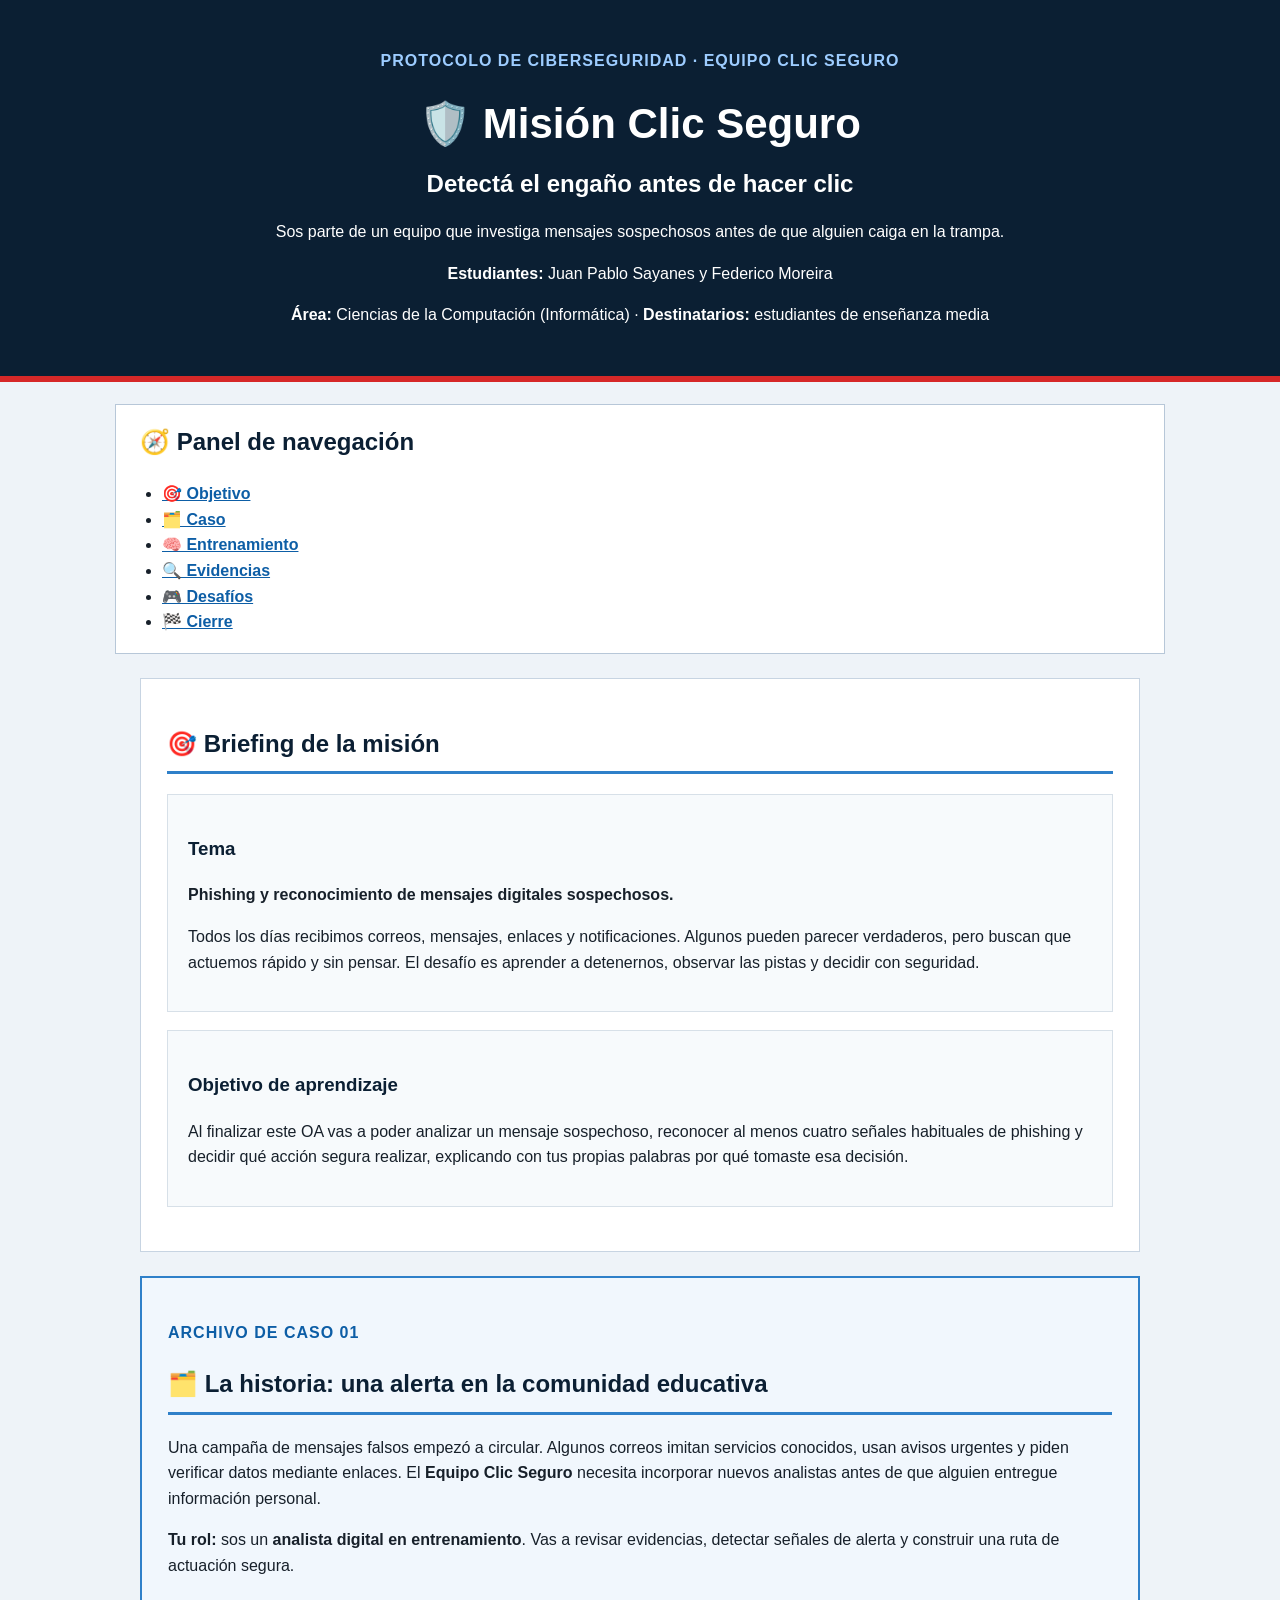
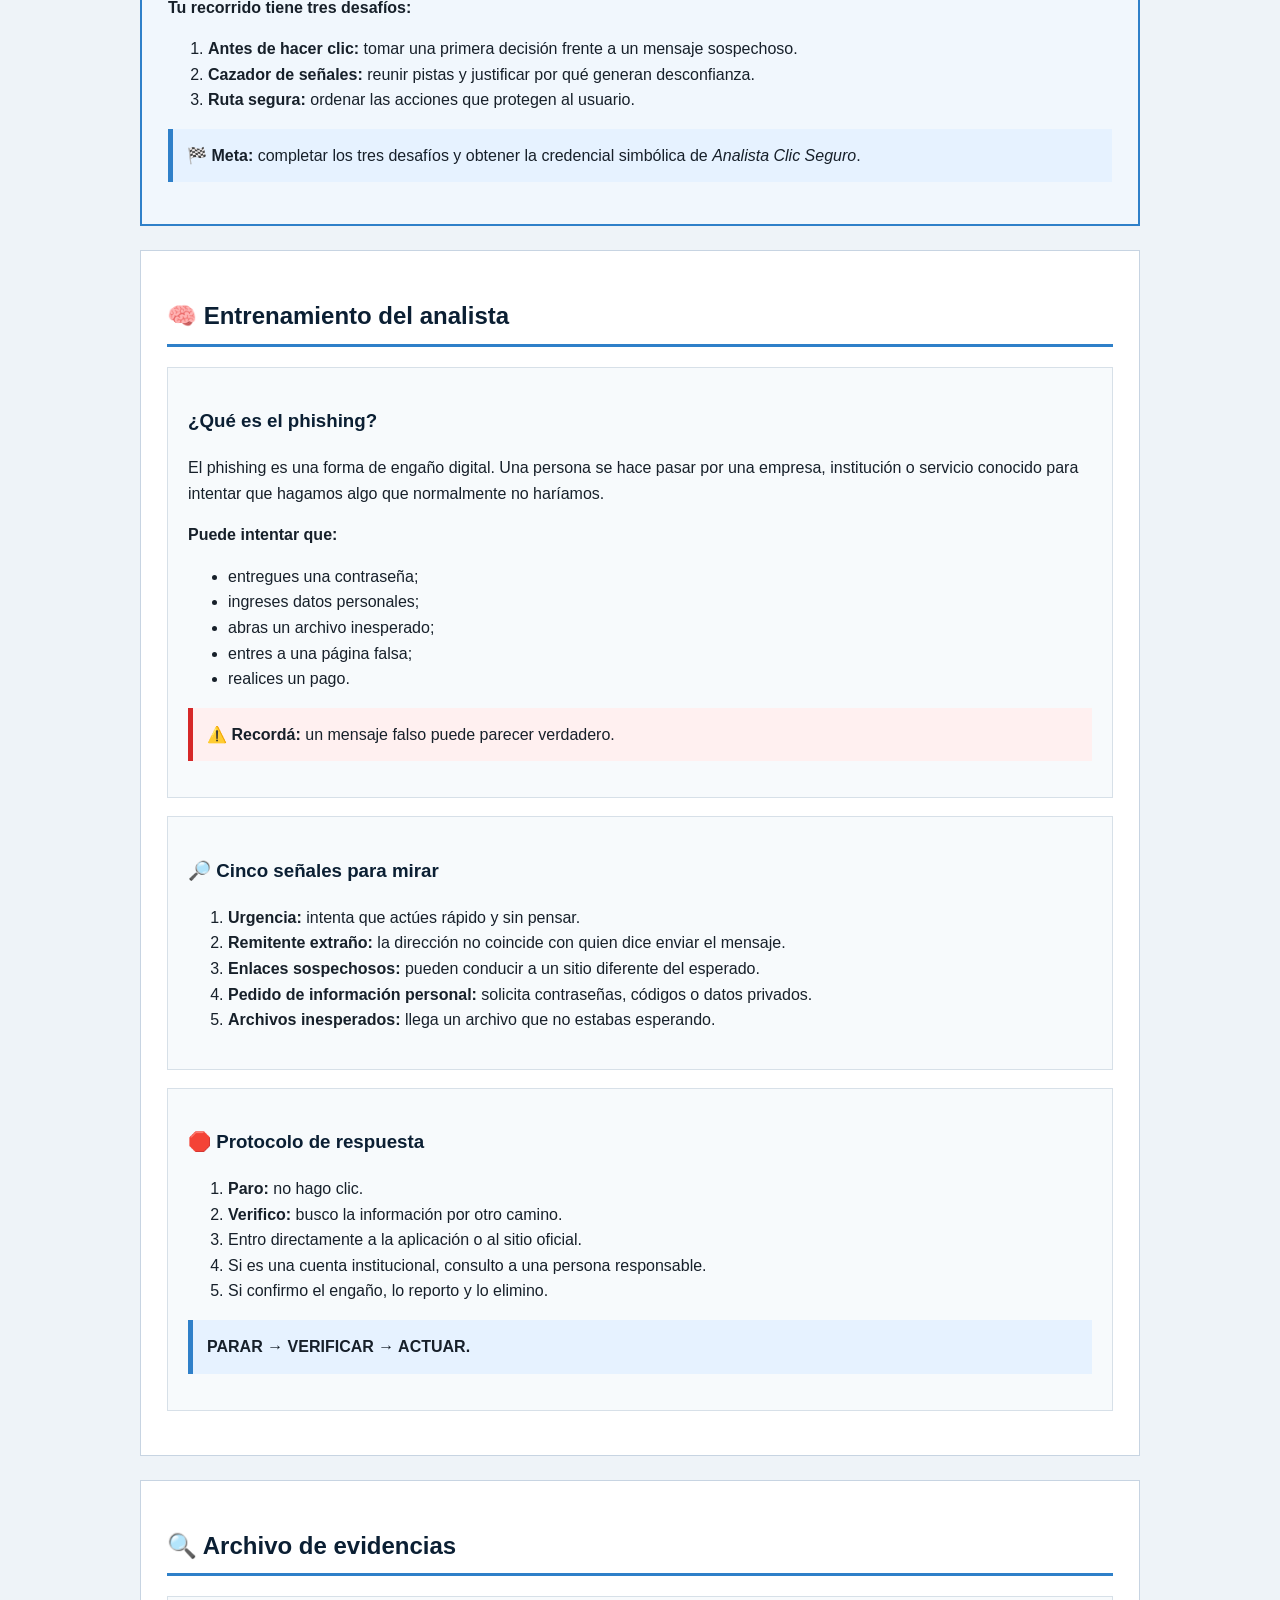
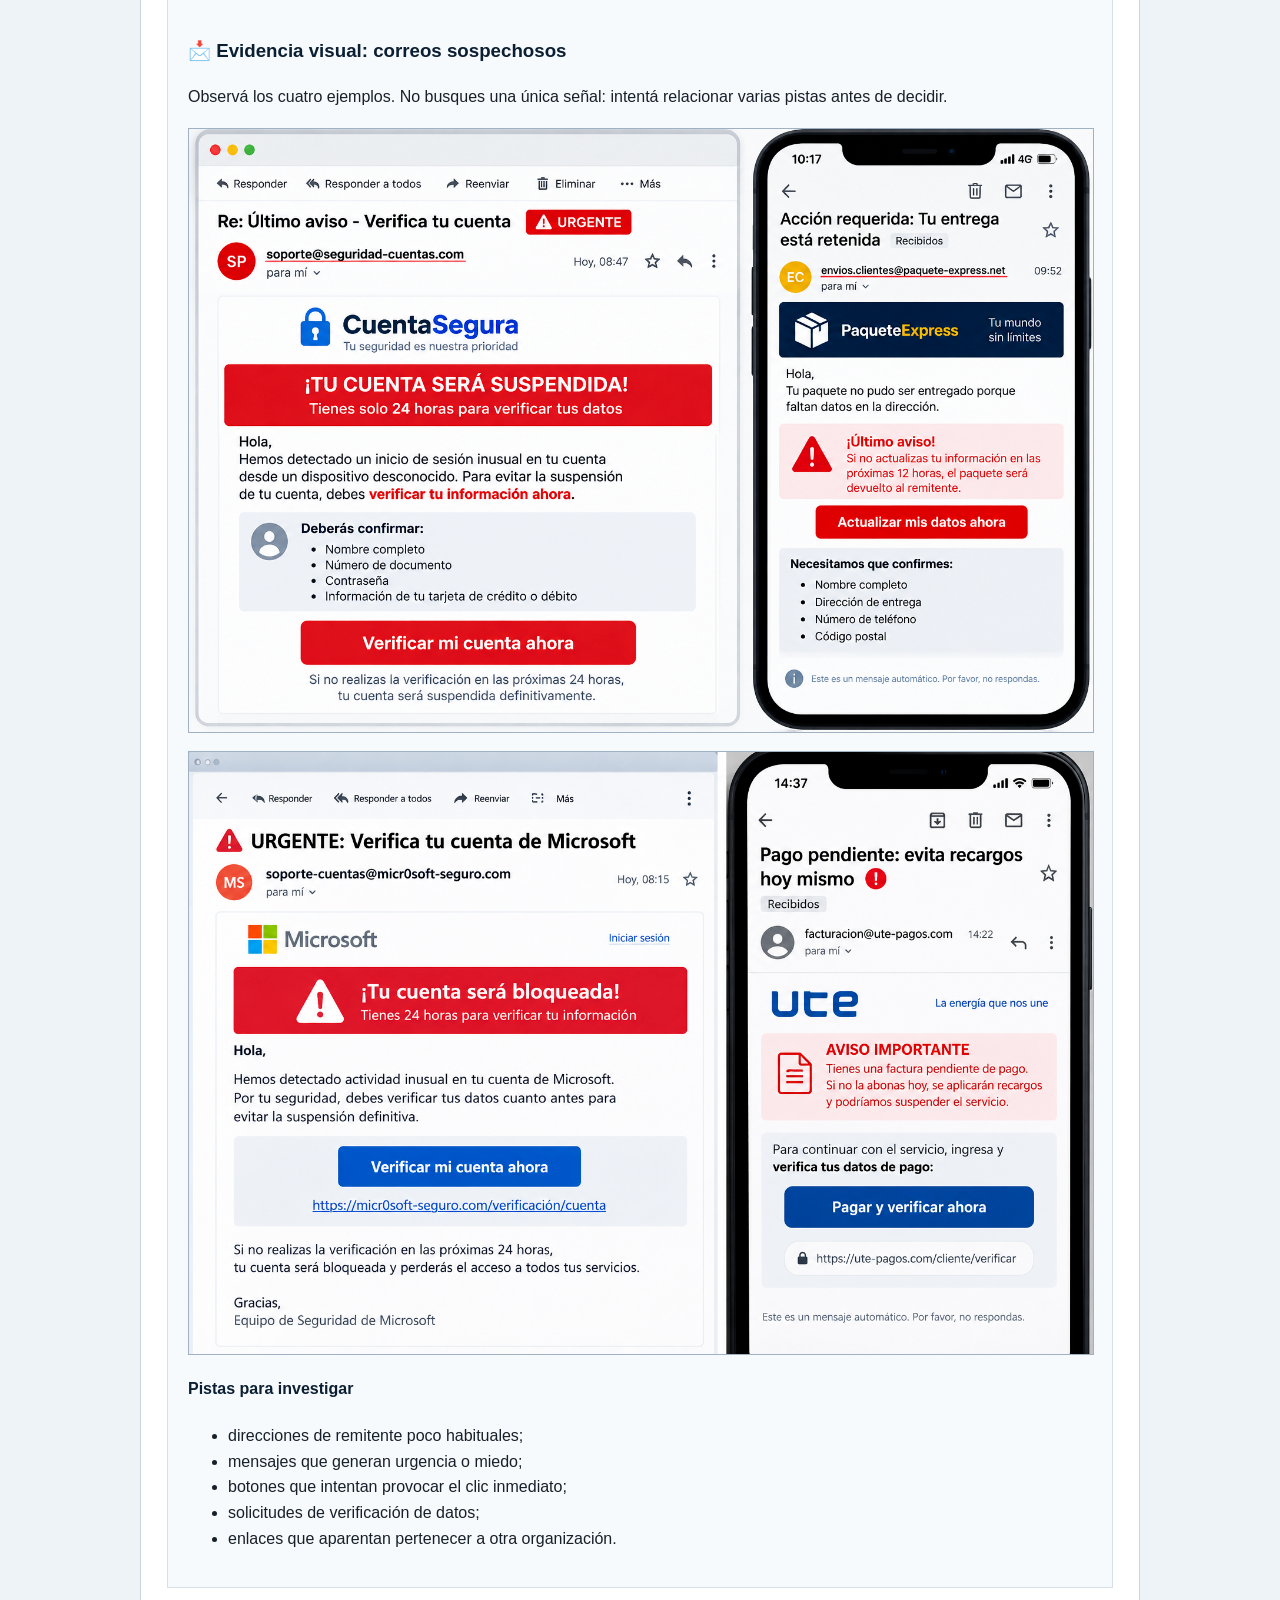
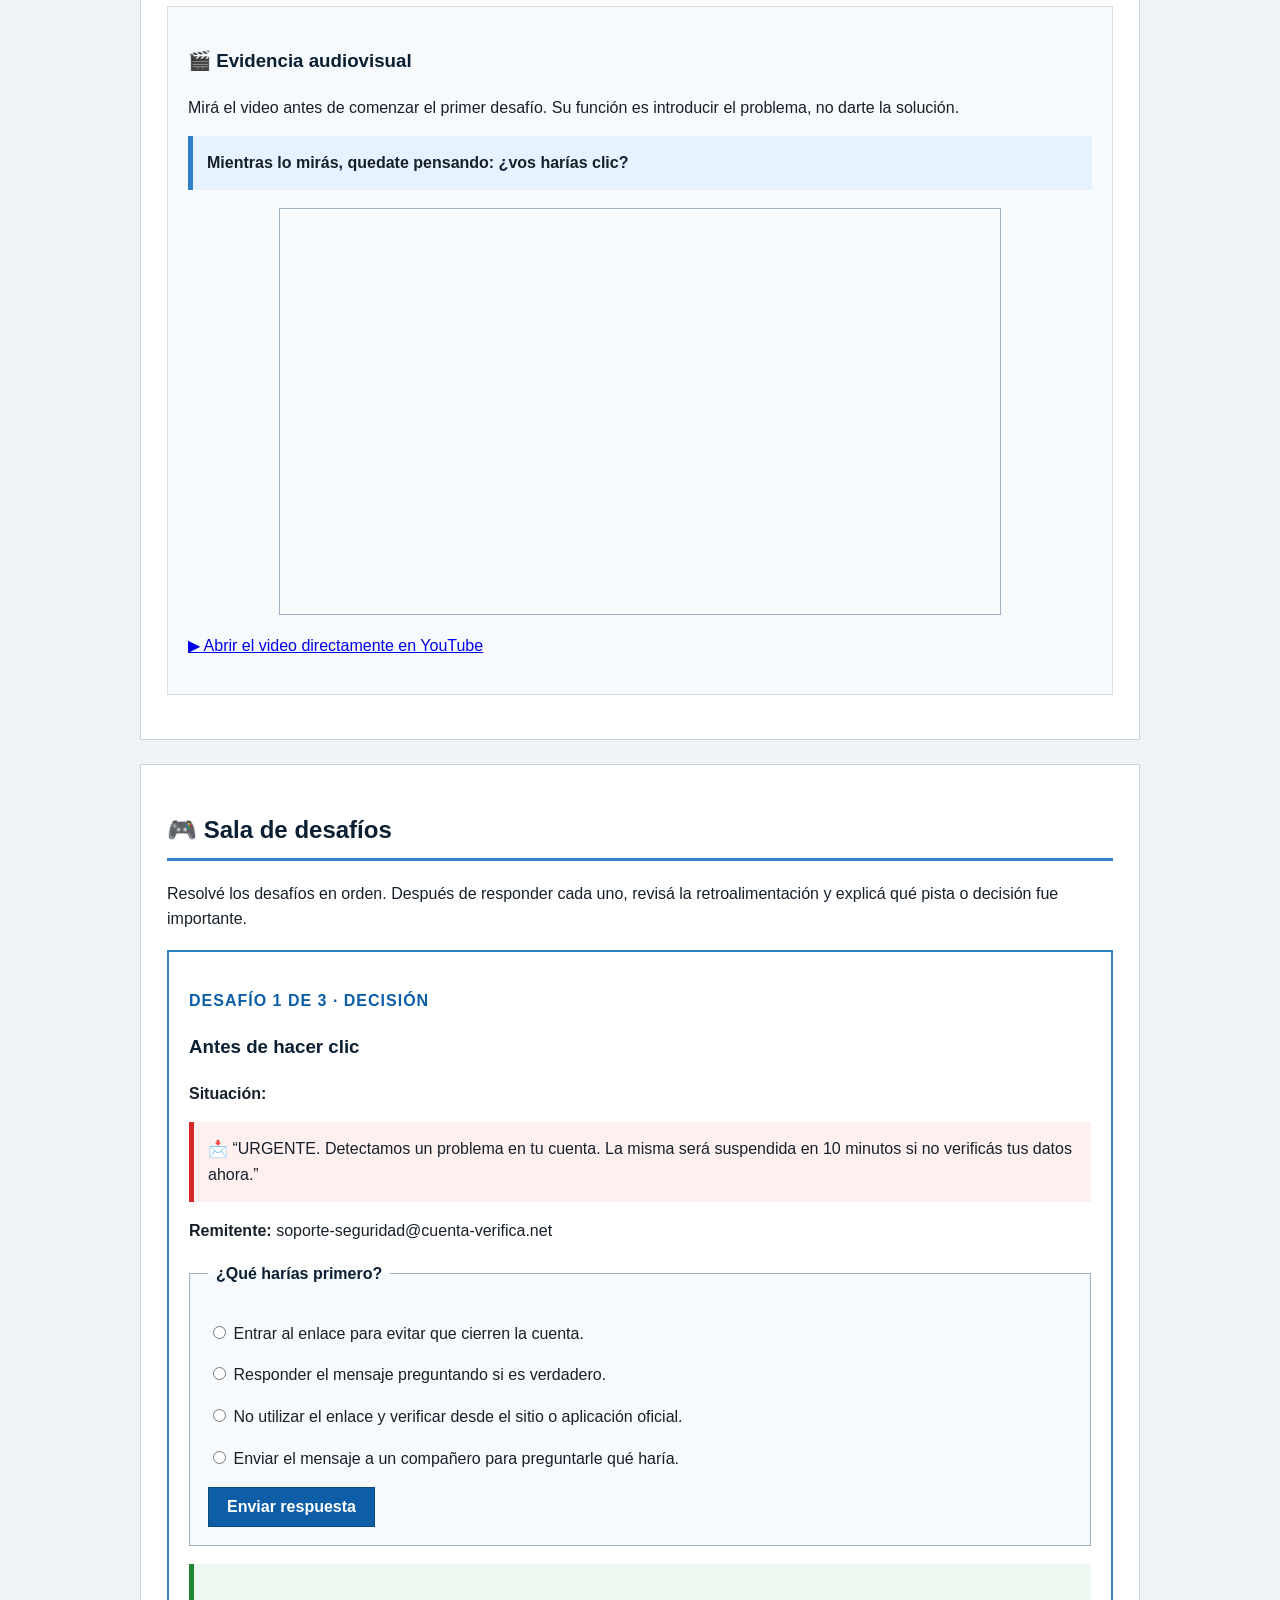
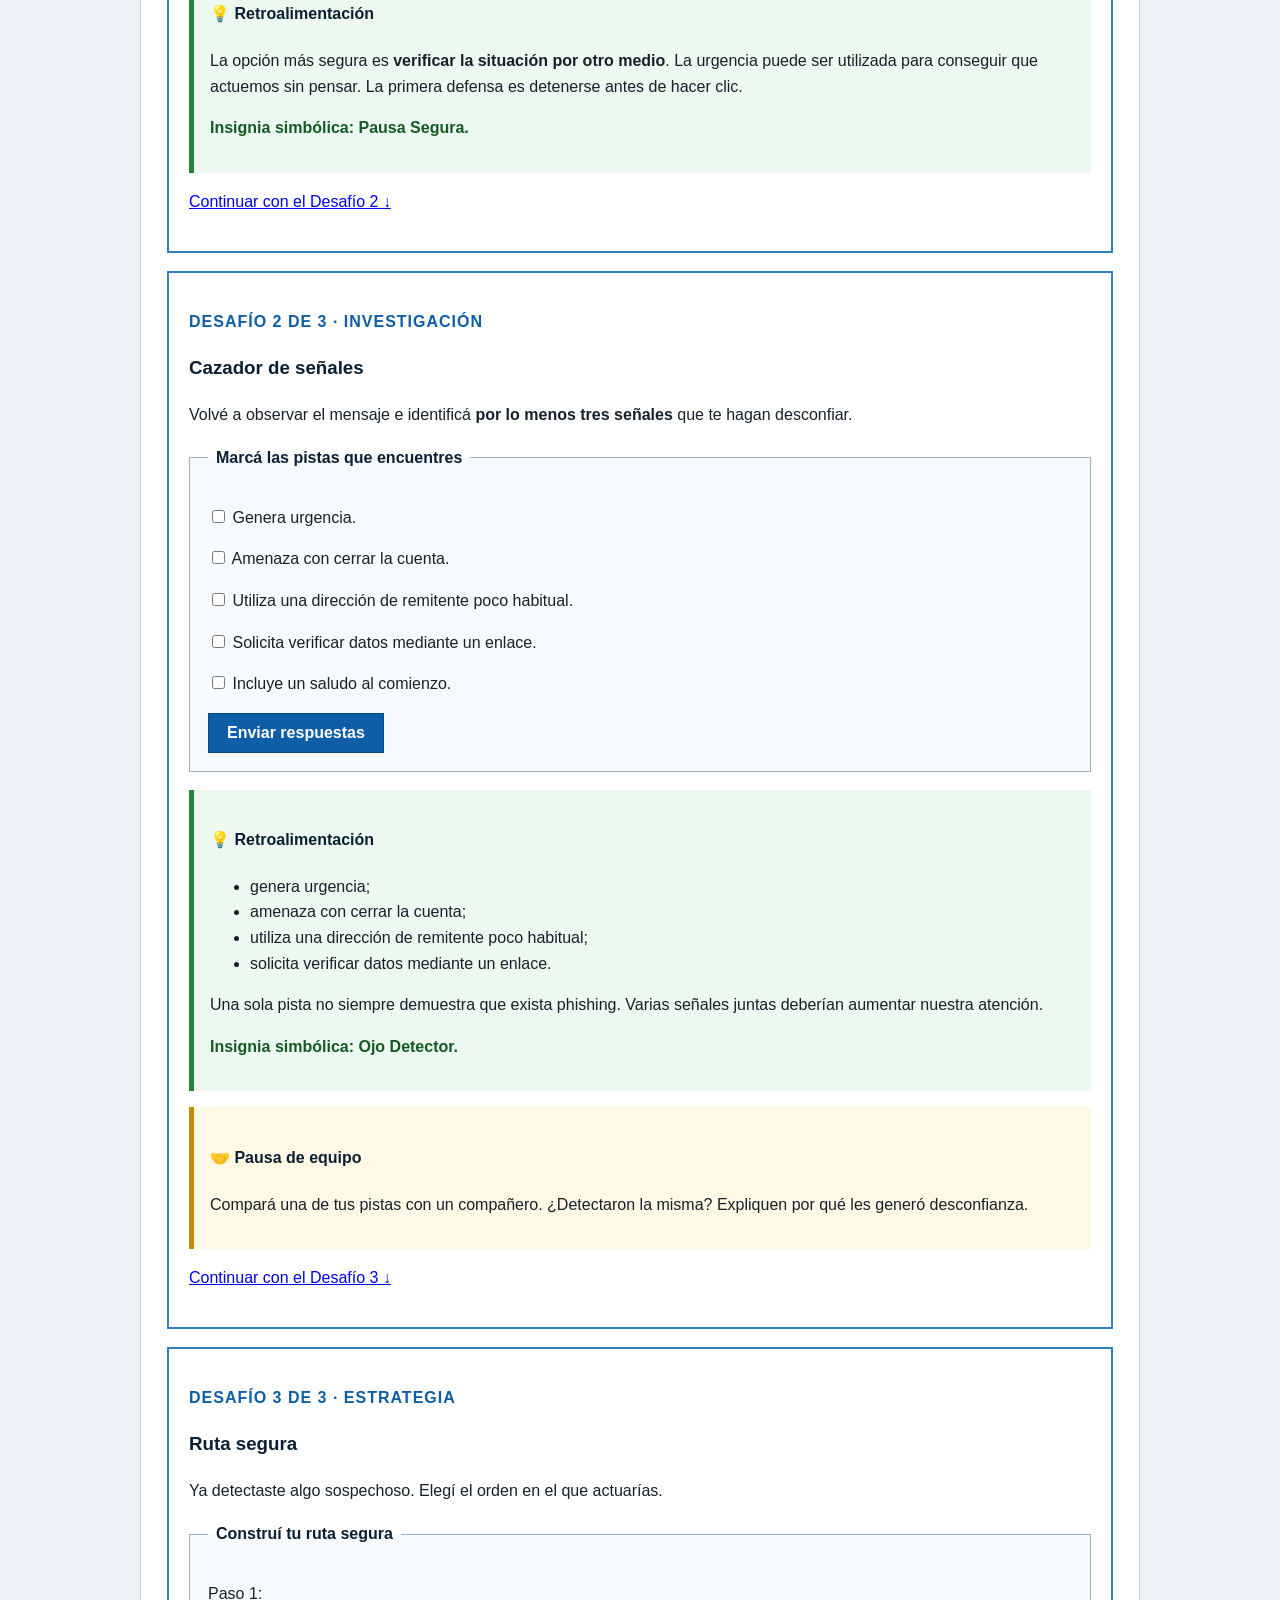
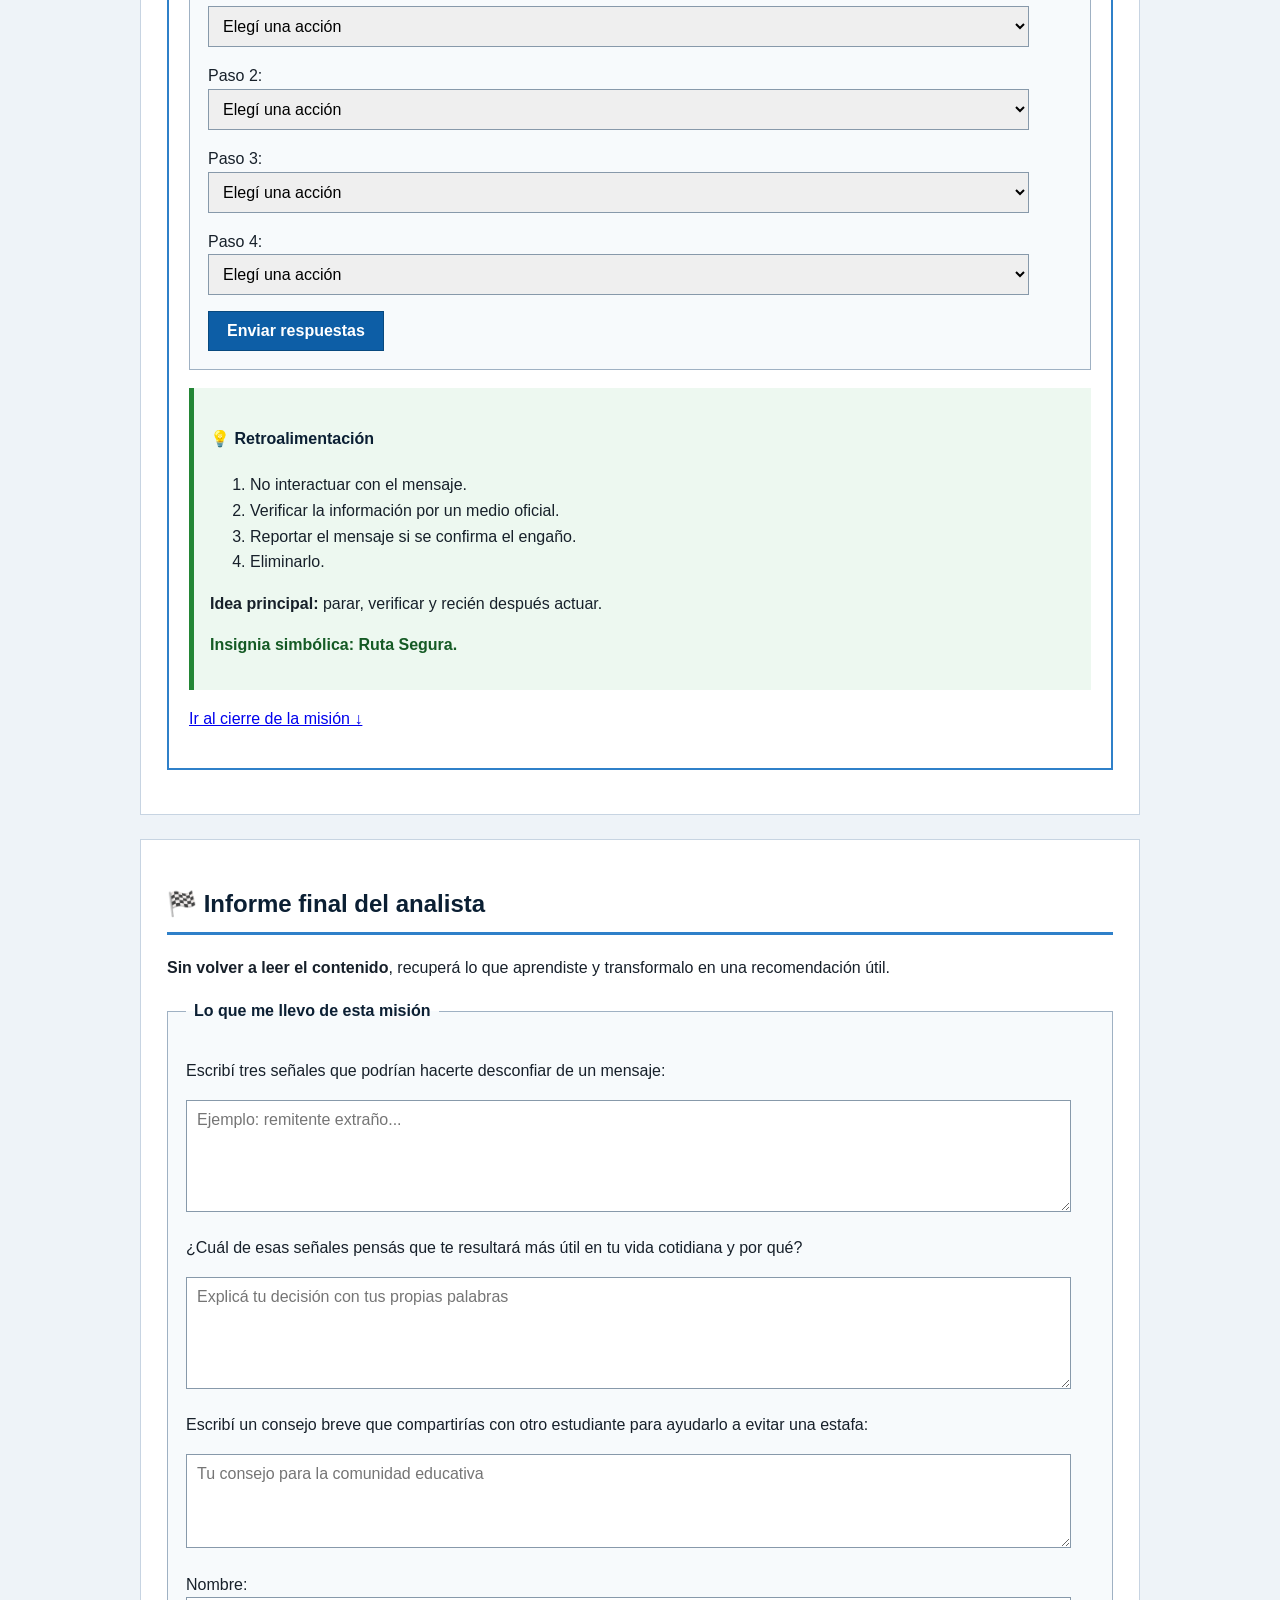
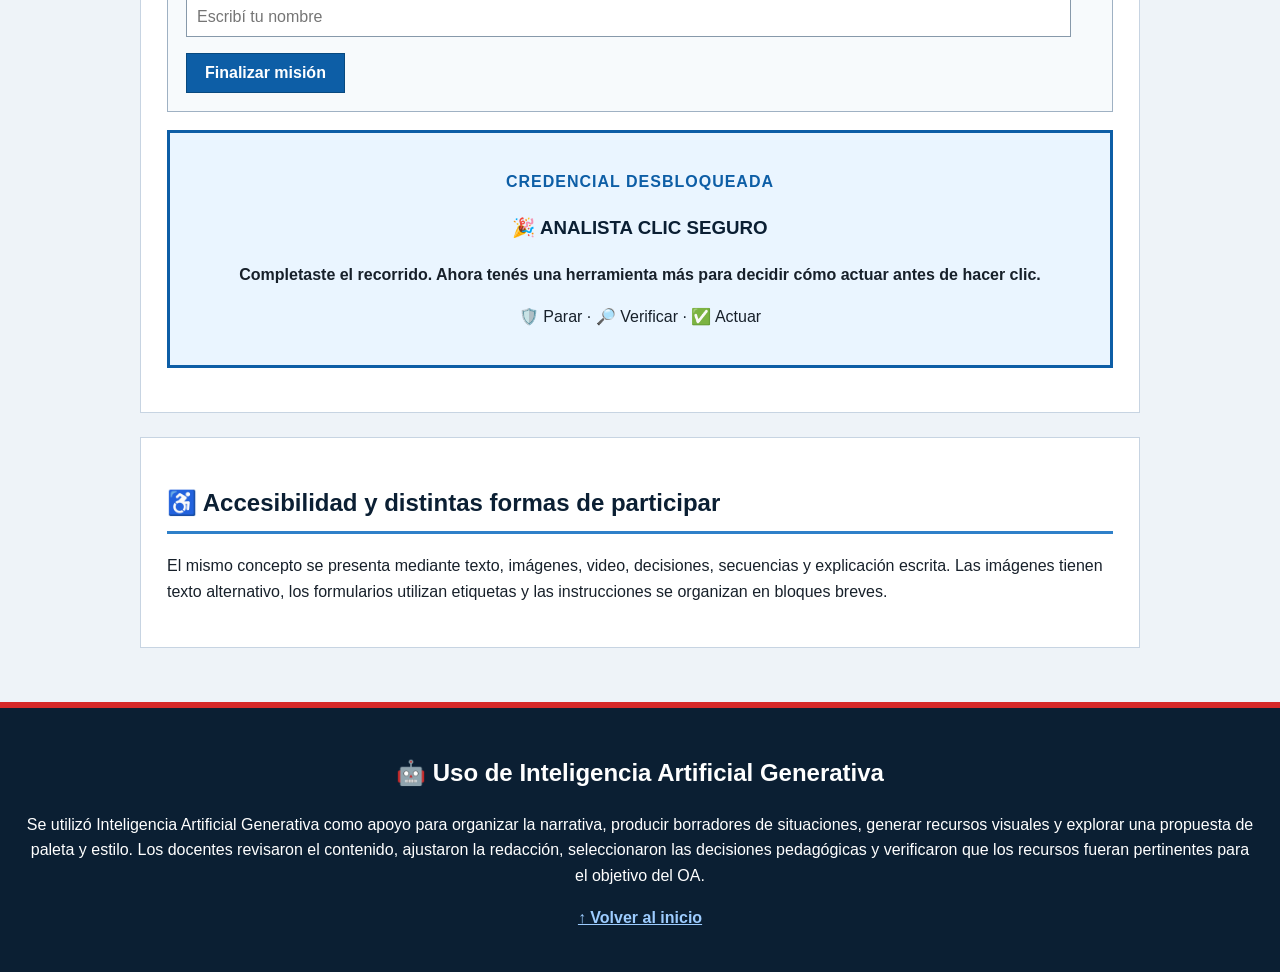
==== index.html @ 3b5e699a "Rename Mision_Clic_Seguro_maquetado2.html to index.html" ====
<!DOCTYPE html>
<html lang="es">
<head>
    <meta charset="UTF-8">
    <meta name="viewport" content="width=device-width, initial-scale=1.0">
    <meta name="description" content="Objeto de Aprendizaje gamificado sobre phishing y reconocimiento de mensajes digitales sospechosos.">
    <title>Misión Clic Seguro</title>
    <link rel="stylesheet" href="styles.css">
</head>
<body>

<header id="inicio">
    <p class="etiqueta-superior">PROTOCOLO DE CIBERSEGURIDAD · EQUIPO CLIC SEGURO</p>
    <h1>🛡️ Misión Clic Seguro</h1>
    <h2>Detectá el engaño antes de hacer clic</h2>
    <p>Sos parte de un equipo que investiga mensajes sospechosos antes de que alguien caiga en la trampa.</p>
    <p><strong>Estudiantes:</strong> Juan Pablo Sayanes y Federico Moreira</p>
    <p><strong>Área:</strong> Ciencias de la Computación (Informática) · <strong>Destinatarios:</strong> estudiantes de enseñanza media</p>
</header>

<nav id="menu-principal">
    <h2>🧭 Panel de navegación</h2>
    <ul>
        <li><a href="#objetivo" title="Ir al objetivo del OA">🎯 Objetivo</a></li>
        <li><a href="#historia" title="Ir a la narrativa">🗂️ Caso</a></li>
        <li><a href="#contenido" title="Ir a la explicación sobre phishing">🧠 Entrenamiento</a></li>
        <li><a href="#recursos" title="Ir a las evidencias visuales y al video">🔍 Evidencias</a></li>
        <li><a href="#misiones" title="Ir a las actividades prácticas">🎮 Desafíos</a></li>
        <li><a href="#cierre" title="Ir al desafío final">🏁 Cierre</a></li>
    </ul>
</nav>

<main id="contenido-principal">

    <section id="objetivo">
        <h2>🎯 Briefing de la misión</h2>

        <article class="bloque-contenido">
            <h3>Tema</h3>
            <p><strong>Phishing y reconocimiento de mensajes digitales sospechosos.</strong></p>
            <p>
                Todos los días recibimos correos, mensajes, enlaces y notificaciones.
                Algunos pueden parecer verdaderos, pero buscan que actuemos rápido y sin pensar.
                El desafío es aprender a detenernos, observar las pistas y decidir con seguridad.
            </p>
        </article>

        <article class="bloque-contenido">
            <h3>Objetivo de aprendizaje</h3>
            <p>
                Al finalizar este OA vas a poder analizar un mensaje sospechoso,
                reconocer al menos cuatro señales habituales de phishing y decidir
                qué acción segura realizar, explicando con tus propias palabras por qué tomaste esa decisión.
            </p>
        </article>
    </section>

    <section id="historia" class="zona-narrativa">
        <p class="insignia">ARCHIVO DE CASO 01</p>
        <h2>🗂️ La historia: una alerta en la comunidad educativa</h2>
        <p>
            Una campaña de mensajes falsos empezó a circular. Algunos correos imitan servicios conocidos,
            usan avisos urgentes y piden verificar datos mediante enlaces. El <strong>Equipo Clic Seguro</strong>
            necesita incorporar nuevos analistas antes de que alguien entregue información personal.
        </p>
        <p>
            <strong>Tu rol:</strong> sos un <strong>analista digital en entrenamiento</strong>. Vas a revisar evidencias,
            detectar señales de alerta y construir una ruta de actuación segura.
        </p>
        <p><strong>Tu recorrido tiene tres desafíos:</strong></p>
        <ol>
            <li><strong>Antes de hacer clic:</strong> tomar una primera decisión frente a un mensaje sospechoso.</li>
            <li><strong>Cazador de señales:</strong> reunir pistas y justificar por qué generan desconfianza.</li>
            <li><strong>Ruta segura:</strong> ordenar las acciones que protegen al usuario.</li>
        </ol>
        <p class="meta">🏁 <strong>Meta:</strong> completar los tres desafíos y obtener la credencial simbólica de <em>Analista Clic Seguro</em>.</p>
    </section>

    <section id="contenido">
        <h2>🧠 Entrenamiento del analista</h2>

        <article class="bloque-contenido">
            <h3>¿Qué es el phishing?</h3>
            <p>
                El phishing es una forma de engaño digital. Una persona se hace pasar por una empresa,
                institución o servicio conocido para intentar que hagamos algo que normalmente no haríamos.
            </p>
            <p><strong>Puede intentar que:</strong></p>
            <ul>
                <li>entregues una contraseña;</li>
                <li>ingreses datos personales;</li>
                <li>abras un archivo inesperado;</li>
                <li>entres a una página falsa;</li>
                <li>realices un pago.</li>
            </ul>
            <p class="alerta">⚠️ <strong>Recordá:</strong> un mensaje falso puede parecer verdadero.</p>
        </article>

        <article class="bloque-contenido">
            <h3>🔎 Cinco señales para mirar</h3>
            <ol>
                <li><strong>Urgencia:</strong> intenta que actúes rápido y sin pensar.</li>
                <li><strong>Remitente extraño:</strong> la dirección no coincide con quien dice enviar el mensaje.</li>
                <li><strong>Enlaces sospechosos:</strong> pueden conducir a un sitio diferente del esperado.</li>
                <li><strong>Pedido de información personal:</strong> solicita contraseñas, códigos o datos privados.</li>
                <li><strong>Archivos inesperados:</strong> llega un archivo que no estabas esperando.</li>
            </ol>
        </article>

        <article class="bloque-contenido">
            <h3>🛑 Protocolo de respuesta</h3>
            <ol>
                <li><strong>Paro:</strong> no hago clic.</li>
                <li><strong>Verifico:</strong> busco la información por otro camino.</li>
                <li>Entro directamente a la aplicación o al sitio oficial.</li>
                <li>Si es una cuenta institucional, consulto a una persona responsable.</li>
                <li>Si confirmo el engaño, lo reporto y lo elimino.</li>
            </ol>
            <p class="idea-clave"><strong>PARAR → VERIFICAR → ACTUAR.</strong></p>
        </article>
    </section>

    <section id="recursos">
        <h2>🔍 Archivo de evidencias</h2>

        <article class="recurso">
            <h3>📩 Evidencia visual: correos sospechosos</h3>
            <p>
                Observá los cuatro ejemplos. No busques una única señal: intentá relacionar varias pistas antes de decidir.
            </p>

            <img src="correos-sospechosos-1.png"
                 alt="Dos ejemplos simulados de phishing con remitentes extraños, mensajes urgentes, botones para verificar datos y solicitudes de información personal."
                 title="Ejemplos de correos sospechosos">

            <img src="correos-sospechosos-2.png"
                 alt="Dos ejemplos simulados de phishing que imitan servicios conocidos y utilizan urgencia, enlaces de verificación y botones para provocar el clic."
                 title="Más ejemplos de correos sospechosos">

            <h4>Pistas para investigar</h4>
            <ul>
                <li>direcciones de remitente poco habituales;</li>
                <li>mensajes que generan urgencia o miedo;</li>
                <li>botones que intentan provocar el clic inmediato;</li>
                <li>solicitudes de verificación de datos;</li>
                <li>enlaces que aparentan pertenecer a otra organización.</li>
            </ul>
        </article>

        <article class="recurso">
            <h3>🎬 Evidencia audiovisual</h3>
            <p>
                Mirá el video antes de comenzar el primer desafío. Su función es introducir el problema,
                no darte la solución.
            </p>
            <p class="pregunta-clave"><strong>Mientras lo mirás, quedate pensando: ¿vos harías clic?</strong></p>

            <iframe
                src="https://www.youtube.com/embed/z9c0Ah_KzpY?controls=1&cc_load_policy=0&rel=0"
                title="Video introductorio sobre phishing"
                loading="lazy"
                allow="accelerometer; autoplay; clipboard-write; encrypted-media; gyroscope; picture-in-picture; web-share"
                allowfullscreen>
            </iframe>
            <p><a href="https://www.youtube.com/watch?v=z9c0Ah_KzpY" target="_blank" title="Abrir el video en YouTube">▶ Abrir el video directamente en YouTube</a></p>
        </article>
    </section>

    <section id="misiones">
        <h2>🎮 Sala de desafíos</h2>
        <p>
            Resolvé los desafíos en orden. Después de responder cada uno, revisá la retroalimentación y explicá qué pista o decisión fue importante.
        </p>

        <article class="mision" id="mision-1">
            <p class="insignia">DESAFÍO 1 DE 3 · DECISIÓN</p>
            <h3>Antes de hacer clic</h3>
            <p><strong>Situación:</strong></p>
            <p class="mensaje-sospechoso">
                📩 “URGENTE. Detectamos un problema en tu cuenta. La misma será suspendida en 10 minutos si no verificás tus datos ahora.”
            </p>
            <p><strong>Remitente:</strong> soporte-seguridad@cuenta-verifica.net</p>

            <form action="#retroalimentacion-1" method="get">
                <fieldset>
                    <legend>¿Qué harías primero?</legend>

                    <p><input type="radio" id="m1-a" name="mision1" value="a" required> <label for="m1-a">Entrar al enlace para evitar que cierren la cuenta.</label></p>
                    <p><input type="radio" id="m1-b" name="mision1" value="b"> <label for="m1-b">Responder el mensaje preguntando si es verdadero.</label></p>
                    <p><input type="radio" id="m1-c" name="mision1" value="c"> <label for="m1-c">No utilizar el enlace y verificar desde el sitio o aplicación oficial.</label></p>
                    <p><input type="radio" id="m1-d" name="mision1" value="d"> <label for="m1-d">Enviar el mensaje a un compañero para preguntarle qué haría.</label></p>

                    <button type="submit">Enviar respuesta</button>
                </fieldset>
            </form>

            <div class="retroalimentacion" id="retroalimentacion-1">
                <h4>💡 Retroalimentación</h4>
                <p>
                    La opción más segura es <strong>verificar la situación por otro medio</strong>.
                    La urgencia puede ser utilizada para conseguir que actuemos sin pensar.
                    La primera defensa es detenerse antes de hacer clic.
                </p>
                <p class="logro"><strong>Insignia simbólica:</strong> Pausa Segura.</p>
            </div>
            <p><a href="#mision-2">Continuar con el Desafío 2 ↓</a></p>
        </article>

        <article class="mision" id="mision-2">
            <p class="insignia">DESAFÍO 2 DE 3 · INVESTIGACIÓN</p>
            <h3>Cazador de señales</h3>
            <p>
                Volvé a observar el mensaje e identificá <strong>por lo menos tres señales</strong> que te hagan desconfiar.
            </p>

            <form action="#retroalimentacion-2" method="get">
                <fieldset>
                    <legend>Marcá las pistas que encuentres</legend>
                    <p><input type="checkbox" id="s1" name="senal-urgencia" value="urgencia"> <label for="s1">Genera urgencia.</label></p>
                    <p><input type="checkbox" id="s2" name="senal-amenaza" value="amenaza"> <label for="s2">Amenaza con cerrar la cuenta.</label></p>
                    <p><input type="checkbox" id="s3" name="senal-remitente" value="remitente"> <label for="s3">Utiliza una dirección de remitente poco habitual.</label></p>
                    <p><input type="checkbox" id="s4" name="senal-datos" value="datos"> <label for="s4">Solicita verificar datos mediante un enlace.</label></p>
                    <p><input type="checkbox" id="s5" name="senal-saludo" value="saludo"> <label for="s5">Incluye un saludo al comienzo.</label></p>
                    <button type="submit">Enviar respuestas</button>
                </fieldset>
            </form>

            <div class="retroalimentacion" id="retroalimentacion-2">
                <h4>💡 Retroalimentación</h4>
                <ul>
                    <li>genera urgencia;</li>
                    <li>amenaza con cerrar la cuenta;</li>
                    <li>utiliza una dirección de remitente poco habitual;</li>
                    <li>solicita verificar datos mediante un enlace.</li>
                </ul>
                <p>Una sola pista no siempre demuestra que exista phishing. Varias señales juntas deberían aumentar nuestra atención.</p>
                <p class="logro"><strong>Insignia simbólica:</strong> Ojo Detector.</p>
            </div>

            <div class="colaboracion">
                <h4>🤝 Pausa de equipo</h4>
                <p>Compará una de tus pistas con un compañero. ¿Detectaron la misma? Expliquen por qué les generó desconfianza.</p>
            </div>
            <p><a href="#mision-3">Continuar con el Desafío 3 ↓</a></p>
        </article>

        <article class="mision" id="mision-3">
            <p class="insignia">DESAFÍO 3 DE 3 · ESTRATEGIA</p>
            <h3>Ruta segura</h3>
            <p>Ya detectaste algo sospechoso. Elegí el orden en el que actuarías.</p>

            <form action="#retroalimentacion-3" method="get">
                <fieldset>
                    <legend>Construí tu ruta segura</legend>

                    <p><label for="paso1">Paso 1:</label>
                        <select id="paso1" name="paso1" required>
                            <option value="">Elegí una acción</option>
                            <optgroup label="Acciones posibles">
                                <option value="no-interactuar">No abrir enlaces ni archivos.</option>
                                <option value="verificar">Verificar la situación por un canal oficial.</option>
                                <option value="reportar">Reportar el mensaje sospechoso.</option>
                                <option value="eliminar">Eliminar el mensaje luego de reportarlo.</option>
                            </optgroup>
                        </select>
                    </p>

                    <p><label for="paso2">Paso 2:</label>
                        <select id="paso2" name="paso2" required>
                            <option value="">Elegí una acción</option>
                            <optgroup label="Acciones posibles">
                                <option value="no-interactuar">No abrir enlaces ni archivos.</option>
                                <option value="verificar">Verificar la situación por un canal oficial.</option>
                                <option value="reportar">Reportar el mensaje sospechoso.</option>
                                <option value="eliminar">Eliminar el mensaje luego de reportarlo.</option>
                            </optgroup>
                        </select>
                    </p>

                    <p><label for="paso3">Paso 3:</label>
                        <select id="paso3" name="paso3" required>
                            <option value="">Elegí una acción</option>
                            <optgroup label="Acciones posibles">
                                <option value="no-interactuar">No abrir enlaces ni archivos.</option>
                                <option value="verificar">Verificar la situación por un canal oficial.</option>
                                <option value="reportar">Reportar el mensaje sospechoso.</option>
                                <option value="eliminar">Eliminar el mensaje luego de reportarlo.</option>
                            </optgroup>
                        </select>
                    </p>

                    <p><label for="paso4">Paso 4:</label>
                        <select id="paso4" name="paso4" required>
                            <option value="">Elegí una acción</option>
                            <optgroup label="Acciones posibles">
                                <option value="no-interactuar">No abrir enlaces ni archivos.</option>
                                <option value="verificar">Verificar la situación por un canal oficial.</option>
                                <option value="reportar">Reportar el mensaje sospechoso.</option>
                                <option value="eliminar">Eliminar el mensaje luego de reportarlo.</option>
                            </optgroup>
                        </select>
                    </p>

                    <button type="submit">Enviar respuestas</button>
                </fieldset>
            </form>

            <div class="retroalimentacion" id="retroalimentacion-3">
                <h4>💡 Retroalimentación</h4>
                <ol>
                    <li>No interactuar con el mensaje.</li>
                    <li>Verificar la información por un medio oficial.</li>
                    <li>Reportar el mensaje si se confirma el engaño.</li>
                    <li>Eliminarlo.</li>
                </ol>
                <p><strong>Idea principal:</strong> parar, verificar y recién después actuar.</p>
                <p class="logro"><strong>Insignia simbólica:</strong> Ruta Segura.</p>
            </div>
            <p><a href="#cierre">Ir al cierre de la misión ↓</a></p>
        </article>
    </section>

    <section id="cierre">
        <h2>🏁 Informe final del analista</h2>
        <p><strong>Sin volver a leer el contenido</strong>, recuperá lo que aprendiste y transformalo en una recomendación útil.</p>

        <form action="#mision-completada" method="get">
            <fieldset>
                <legend>Lo que me llevo de esta misión</legend>

                <p><label for="senales-finales">Escribí tres señales que podrían hacerte desconfiar de un mensaje:</label></p>
                <textarea id="senales-finales" name="senales-finales" rows="5" placeholder="Ejemplo: remitente extraño..." required></textarea>

                <p><label for="reflexion-final">¿Cuál de esas señales pensás que te resultará más útil en tu vida cotidiana y por qué?</label></p>
                <textarea id="reflexion-final" name="reflexion-final" rows="5" placeholder="Explicá tu decisión con tus propias palabras" required></textarea>

                <p><label for="consejo-final">Escribí un consejo breve que compartirías con otro estudiante para ayudarlo a evitar una estafa:</label></p>
                <textarea id="consejo-final" name="consejo-final" rows="4" placeholder="Tu consejo para la comunidad educativa" required></textarea>

                <p><label for="nombre-estudiante">Nombre:</label>
                    <input type="text" id="nombre-estudiante" name="nombre-estudiante" placeholder="Escribí tu nombre" required>
                </p>

                <button type="submit">Finalizar misión</button>
            </fieldset>
        </form>

        <article id="mision-completada" class="resultado-final">
            <p class="insignia">CREDENCIAL DESBLOQUEADA</p>
            <h3>🎉 ANALISTA CLIC SEGURO</h3>
            <p><strong>Completaste el recorrido. Ahora tenés una herramienta más para decidir cómo actuar antes de hacer clic.</strong></p>
            <p>🛡️ Parar · 🔎 Verificar · ✅ Actuar</p>
        </article>
    </section>

    <section id="accesibilidad">
        <h2>♿ Accesibilidad y distintas formas de participar</h2>
        <p>
            El mismo concepto se presenta mediante texto, imágenes, video, decisiones, secuencias y explicación escrita.
            Las imágenes tienen texto alternativo, los formularios utilizan etiquetas y las instrucciones se organizan en bloques breves.
        </p>
    </section>

</main>

<footer id="pie-de-pagina">
    <h2>🤖 Uso de Inteligencia Artificial Generativa</h2>
    <p>
        Se utilizó Inteligencia Artificial Generativa como apoyo para organizar la narrativa,
        producir borradores de situaciones, generar recursos visuales y explorar una propuesta de paleta y estilo.
        Los docentes revisaron el contenido, ajustaron la redacción, seleccionaron las decisiones pedagógicas y verificaron
        que los recursos fueran pertinentes para el objetivo del OA.
    </p>
    <p><a href="#inicio" title="Volver al comienzo de la página">↑ Volver al inicio</a></p>
</footer>

</body>
</html>
---- styles.css ----
/*
   Misión Clic Seguro - Sprint 2
   Hoja de estilos externa enlazada desde index.html.
   Se aplican conceptos básicos de CSS: selectores, color, fondo,
   tipografía, margin, padding y border.
*/

body {
    background-color: #eef3f8;
    color: #17202a;
    font-family: Arial, Helvetica, sans-serif;
    line-height: 1.6;
    margin: 0;
}

header {
    background-color: #0b1f33;
    color: #ffffff;
    text-align: center;
    padding: 32px;
    border-bottom: 6px solid #d62828;
}

header h1 {
    font-family: "Trebuchet MS", Arial, sans-serif;
    font-size: 42px;
    margin: 8px 0;
}

header h2 {
    font-family: "Trebuchet MS", Arial, sans-serif;
    font-size: 24px;
    margin: 6px 0 16px 0;
}

.etiqueta-superior {
    color: #9dccff;
    font-weight: bold;
    letter-spacing: 1px;
}

nav {
    background-color: #ffffff;
    max-width: 1000px;
    margin: 22px auto;
    padding: 18px 24px;
    border: 1px solid #b7c7d8;
}

nav h2 {
    color: #0b1f33;
    margin-top: 0;
}

nav ul {
    margin: 0;
    padding-left: 22px;
}

nav a {
    color: #0d5ea6;
    font-weight: bold;
}

main {
    max-width: 1000px;
    margin: 0 auto;
    padding: 0 18px 30px 18px;
}

section {
    background-color: #ffffff;
    margin: 24px 0;
    padding: 26px;
    border: 1px solid #c7d4e2;
}

section h2 {
    color: #0b1f33;
    font-family: "Trebuchet MS", Arial, sans-serif;
    border-bottom: 3px solid #2f80c9;
    padding-bottom: 8px;
}

article {
    background-color: #f7fafc;
    margin: 18px 0;
    padding: 20px;
    border: 1px solid #d7e0e8;
}

article h3,
article h4 {
    color: #0b1f33;
    font-family: "Trebuchet MS", Arial, sans-serif;
}

.zona-narrativa {
    border: 2px solid #2f80c9;
    background-color: #f1f7fd;
}

.insignia {
    color: #0d5ea6;
    font-weight: bold;
    letter-spacing: 1px;
    margin-bottom: 4px;
}

.meta,
.idea-clave,
.pregunta-clave {
    background-color: #e6f2ff;
    padding: 14px;
    border-left: 5px solid #2f80c9;
}

.alerta,
.mensaje-sospechoso {
    background-color: #fff0f0;
    padding: 14px;
    border-left: 5px solid #d62828;
}

.recurso img {
    display: block;
    max-width: 100%;
    height: auto;
    margin: 18px auto;
    border: 1px solid #9fb1c3;
}

iframe {
    display: block;
    width: 100%;
    max-width: 720px;
    height: 405px;
    margin: 18px auto;
    border: 1px solid #9fb1c3;
}

.mision {
    border: 2px solid #2f80c9;
    background-color: #ffffff;
}

fieldset {
    background-color: #f7fafc;
    margin: 18px 0;
    padding: 18px;
    border: 1px solid #9fb1c3;
}

legend {
    color: #0b1f33;
    font-weight: bold;
    padding: 0 8px;
}

label {
    color: #17202a;
}

input,
select,
textarea,
button {
    font-family: Arial, Helvetica, sans-serif;
    font-size: 16px;
}

select,
textarea,
input[type="text"] {
    width: 95%;
    padding: 10px;
    border: 1px solid #8799aa;
}

button {
    background-color: #0d5ea6;
    color: #ffffff;
    font-weight: bold;
    padding: 10px 18px;
    border: 1px solid #08497f;
}

.retroalimentacion {
    background-color: #edf8f0;
    padding: 16px;
    border-left: 5px solid #238636;
    margin-top: 16px;
}

.logro {
    color: #145a24;
    font-weight: bold;
}

.colaboracion {
    background-color: #fff8e6;
    padding: 16px;
    border-left: 5px solid #c78900;
    margin-top: 16px;
}

.resultado-final {
    background-color: #eaf5ff;
    text-align: center;
    border: 3px solid #0d5ea6;
}

footer {
    background-color: #0b1f33;
    color: #ffffff;
    padding: 26px;
    text-align: center;
    border-top: 6px solid #d62828;
}

footer a {
    color: #9dccff;
    font-weight: bold;
}
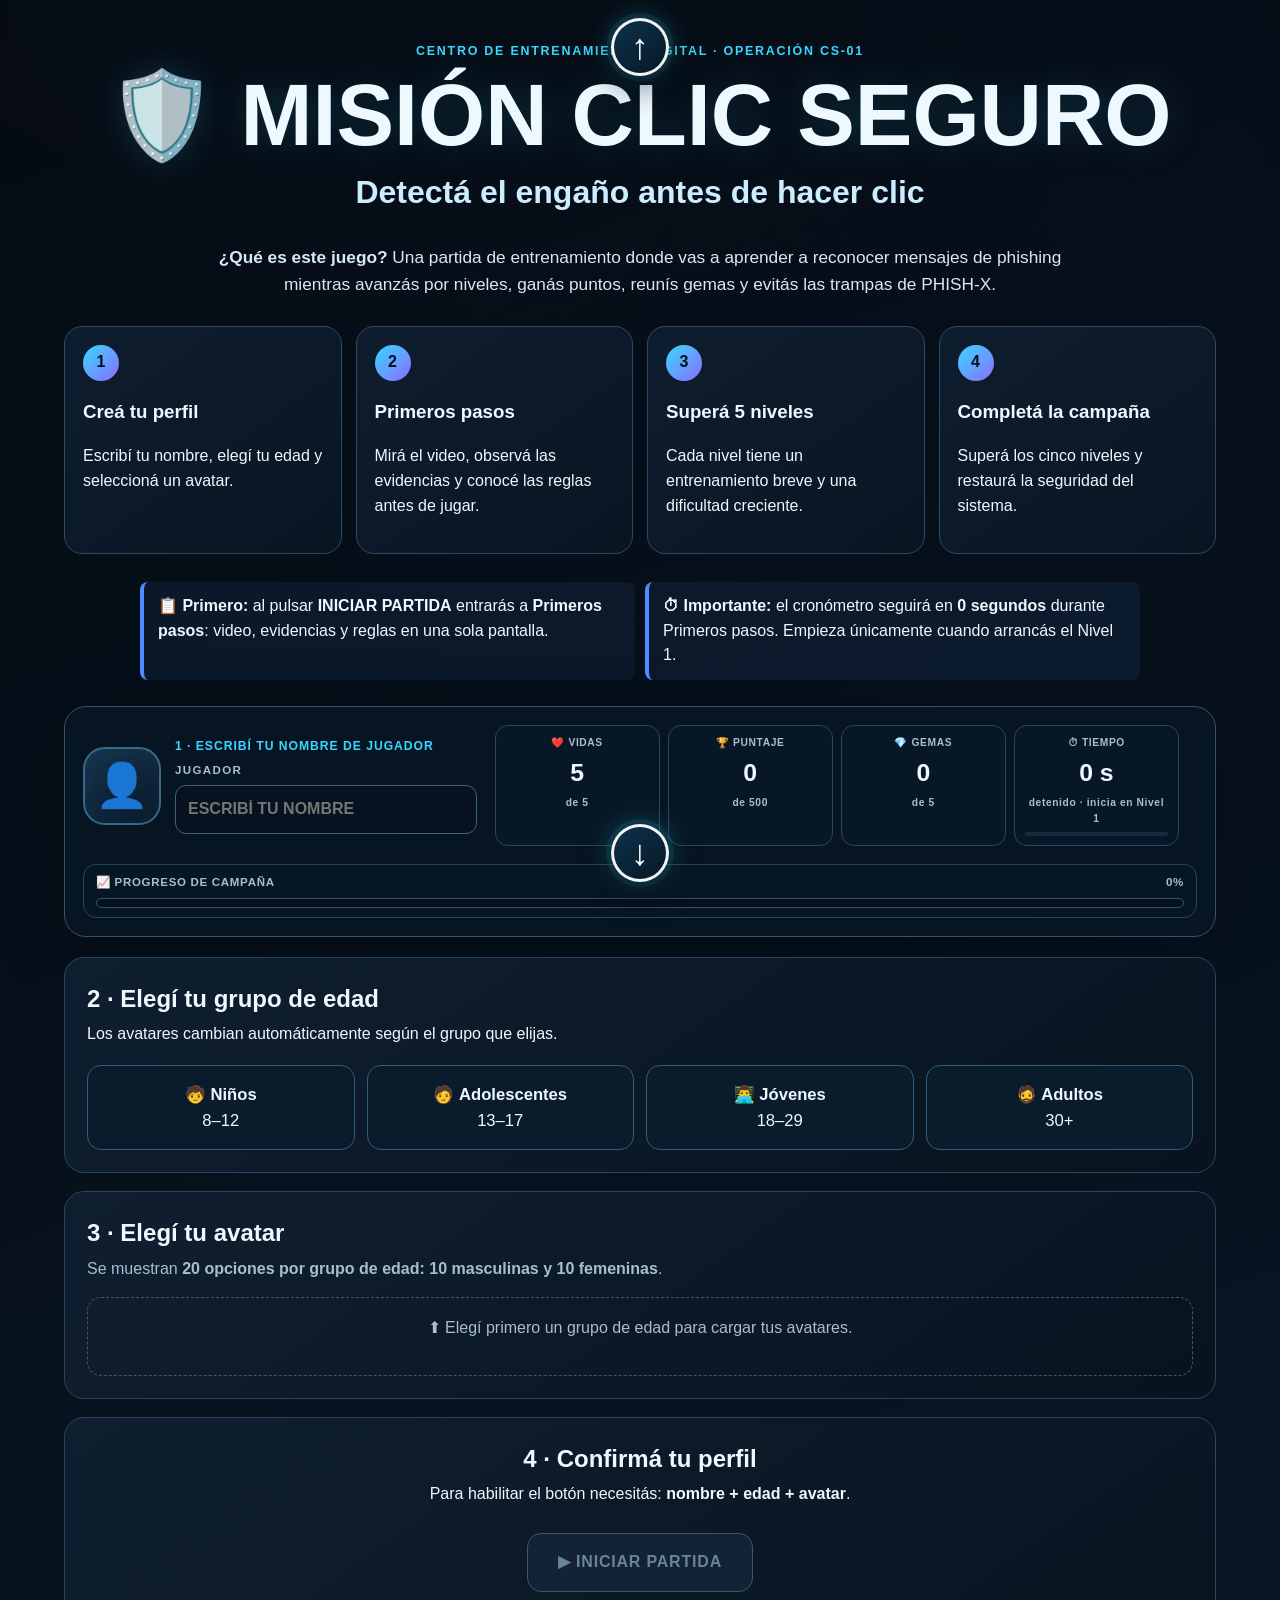
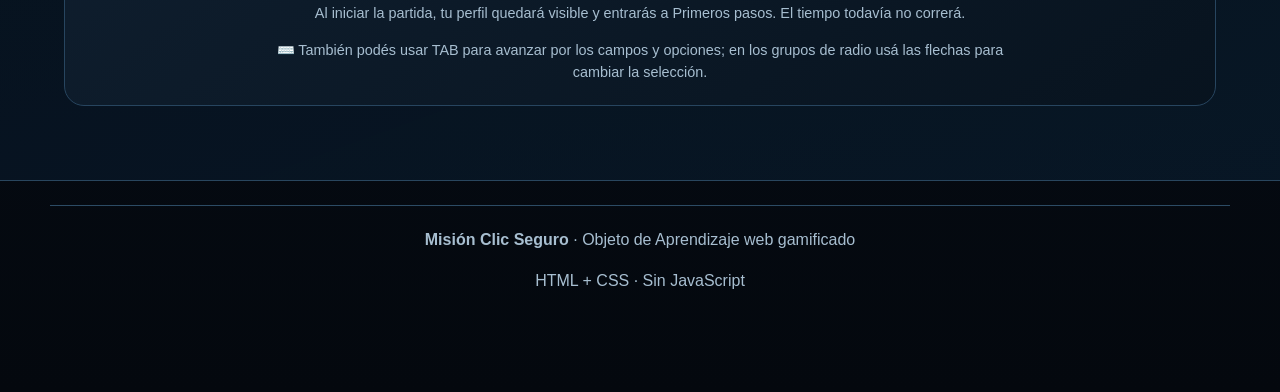
==== commit 36d033b7: "Add files via upload" ====
--- a/index.html
+++ b/index.html
@@ -1,378 +1,3105 @@
 <!DOCTYPE html>
+
 <html lang="es">
 <head>
-    <meta charset="UTF-8">
-    <meta name="viewport" content="width=device-width, initial-scale=1.0">
-    <meta name="description" content="Objeto de Aprendizaje gamificado sobre phishing y reconocimiento de mensajes digitales sospechosos.">
-    <title>Misión Clic Seguro</title>
-    <link rel="stylesheet" href="styles.css">
+<meta charset="utf-8"/>
+<meta content="width=device-width, initial-scale=1.0" name="viewport"/>
+<meta content="Misión Clic Seguro: juego educativo sobre phishing, seguridad digital y toma de decisiones." name="description"/>
+<title>Misión Clic Seguro · Campaña interactiva</title>
+<link href="styles.css" rel="stylesheet"/>
 </head>
 <body>
-
-<header id="inicio">
-    <p class="etiqueta-superior">PROTOCOLO DE CIBERSEGURIDAD · EQUIPO CLIC SEGURO</p>
-    <h1>🛡️ Misión Clic Seguro</h1>
-    <h2>Detectá el engaño antes de hacer clic</h2>
-    <p>Sos parte de un equipo que investiga mensajes sospechosos antes de que alguien caiga en la trampa.</p>
-    <p><strong>Estudiantes:</strong> Juan Pablo Sayanes y Federico Moreira</p>
-    <p><strong>Área:</strong> Ciencias de la Computación (Informática) · <strong>Destinatarios:</strong> estudiantes de enseñanza media</p>
+<header class="registro-overlay" id="registro">
+<div class="setup-only registro-portada">
+<p class="kicker">CENTRO DE ENTRENAMIENTO DIGITAL · OPERACIÓN CS-01</p>
+<h1>🛡️ MISIÓN CLIC SEGURO</h1>
+<h2>Detectá el engaño antes de hacer clic</h2>
+<p class="intro-juego"><strong>¿Qué es este juego?</strong> Una partida de entrenamiento donde vas a aprender a reconocer mensajes de phishing mientras avanzás por niveles, ganás puntos, reunís gemas y evitás las trampas de PHISH-X.</p>
+<div class="como-jugar">
+<article><p class="paso-numero">1</p><h3>Creá tu perfil</h3><p>Escribí tu nombre, elegí tu edad y seleccioná un avatar.</p></article>
+<article><p class="paso-numero">2</p><h3>Primeros pasos</h3><p>Mirá el video, observá las evidencias y conocé las reglas antes de jugar.</p></article>
+<article><p class="paso-numero">3</p><h3>Superá 5 niveles</h3><p>Cada nivel tiene un entrenamiento breve y una dificultad creciente.</p></article>
+<article><p class="paso-numero">4</p><h3>Completá la campaña</h3><p>Superá los cinco niveles y restaurá la seguridad del sistema.</p></article>
+</div>
+<div class="reglas-claras">
+<p><strong>📋 Primero:</strong> al pulsar <strong>INICIAR PARTIDA</strong> entrarás a <strong>Primeros pasos</strong>: video, evidencias y reglas en una sola pantalla.</p>
+<p><strong>⏱ Importante:</strong> el cronómetro seguirá en <strong>0 segundos</strong> durante Primeros pasos. Empieza únicamente cuando arrancás el Nivel 1.</p>
+</div>
+</div>
+<article class="perfil-persistente" title="Acercá el puntero a la parte superior para mostrar el menú de niveles">
+<div class="perfil-identidad">
+<div class="avatar-preview"><p class="avatar-preview-item avatar-preview-default">👤</p><p class="avatar-preview-item preview-child-m1" title="Avatar seleccionado">👦🏻⚡</p><p class="avatar-preview-item preview-child-m2" title="Avatar seleccionado">👦🏼🎮</p><p class="avatar-preview-item preview-child-m3" title="Avatar seleccionado">👦🏽🛡️</p><p class="avatar-preview-item preview-child-m4" title="Avatar seleccionado">👦🏾🚀</p><p class="avatar-preview-item preview-child-m5" title="Avatar seleccionado">👦🏿🔍</p><p class="avatar-preview-item preview-child-m6" title="Avatar seleccionado">🧒🏻🧢</p><p class="avatar-preview-item preview-child-m7" title="Avatar seleccionado">🧒🏼🎧</p><p class="avatar-preview-item preview-child-m8" title="Avatar seleccionado">🧒🏽⚽</p><p class="avatar-preview-item preview-child-m9" title="Avatar seleccionado">🧒🏾🦖</p><p class="avatar-preview-item preview-child-m10" title="Avatar seleccionado">🧒🏿🤖</p><p class="avatar-preview-item preview-child-f1" title="Avatar seleccionado">👧🏻✨</p><p class="avatar-preview-item preview-child-f2" title="Avatar seleccionado">👧🏼🎮</p><p class="avatar-preview-item preview-child-f3" title="Avatar seleccionado">👧🏽🛡️</p><p class="avatar-preview-item preview-child-f4" title="Avatar seleccionado">👧🏾🚀</p><p class="avatar-preview-item preview-child-f5" title="Avatar seleccionado">👧🏿🔍</p><p class="avatar-preview-item preview-child-f6" title="Avatar seleccionado">🧒🏻🌈</p><p class="avatar-preview-item preview-child-f7" title="Avatar seleccionado">🧒🏼🎧</p><p class="avatar-preview-item preview-child-f8" title="Avatar seleccionado">🧒🏽⚽</p><p class="avatar-preview-item preview-child-f9" title="Avatar seleccionado">🧒🏾🦄</p><p class="avatar-preview-item preview-child-f10" title="Avatar seleccionado">🧒🏿🤖</p><p class="avatar-preview-item preview-teen-m1" title="Avatar seleccionado">🧑🏻‍💻</p><p class="avatar-preview-item preview-teen-m2" title="Avatar seleccionado">🧑🏼‍🎮</p><p class="avatar-preview-item preview-teen-m3" title="Avatar seleccionado">🧑🏽‍🚀</p><p class="avatar-preview-item preview-teen-m4" title="Avatar seleccionado">🧑🏾‍🎨</p><p class="avatar-preview-item preview-teen-m5" title="Avatar seleccionado">🧑🏿‍🔬</p><p class="avatar-preview-item preview-teen-m6" title="Avatar seleccionado">🧑🏻‍🎓</p><p class="avatar-preview-item preview-teen-m7" title="Avatar seleccionado">🧑🏼‍🎤</p><p class="avatar-preview-item preview-teen-m8" title="Avatar seleccionado">🧑🏽‍🏫</p><p class="avatar-preview-item preview-teen-m9" title="Avatar seleccionado">🧑🏾‍🔧</p><p class="avatar-preview-item preview-teen-m10" title="Avatar seleccionado">🧑🏿‍🚒</p><p class="avatar-preview-item preview-teen-f1" title="Avatar seleccionado">👩🏻‍💻</p><p class="avatar-preview-item preview-teen-f2" title="Avatar seleccionado">👩🏼‍🎮</p><p class="avatar-preview-item preview-teen-f3" title="Avatar seleccionado">👩🏽‍🚀</p><p class="avatar-preview-item preview-teen-f4" title="Avatar seleccionado">👩🏾‍🎨</p><p class="avatar-preview-item preview-teen-f5" title="Avatar seleccionado">👩🏿‍🔬</p><p class="avatar-preview-item preview-teen-f6" title="Avatar seleccionado">👩🏻‍🎓</p><p class="avatar-preview-item preview-teen-f7" title="Avatar seleccionado">👩🏼‍🎤</p><p class="avatar-preview-item preview-teen-f8" title="Avatar seleccionado">👩🏽‍🏫</p><p class="avatar-preview-item preview-teen-f9" title="Avatar seleccionado">👩🏾‍🔧</p><p class="avatar-preview-item preview-teen-f10" title="Avatar seleccionado">👩🏿‍🚒</p><p class="avatar-preview-item preview-young-m1" title="Avatar seleccionado">👨🏻‍💻</p><p class="avatar-preview-item preview-young-m2" title="Avatar seleccionado">👨🏼‍🎮</p><p class="avatar-preview-item preview-young-m3" title="Avatar seleccionado">👨🏽‍🚀</p><p class="avatar-preview-item preview-young-m4" title="Avatar seleccionado">👨🏾‍🎨</p><p class="avatar-preview-item preview-young-m5" title="Avatar seleccionado">👨🏿‍🔬</p><p class="avatar-preview-item preview-young-m6" title="Avatar seleccionado">👨🏻‍🎓</p><p class="avatar-preview-item preview-young-m7" title="Avatar seleccionado">👨🏼‍🎤</p><p class="avatar-preview-item preview-young-m8" title="Avatar seleccionado">👨🏽‍🏫</p><p class="avatar-preview-item preview-young-m9" title="Avatar seleccionado">👨🏾‍🔧</p><p class="avatar-preview-item preview-young-m10" title="Avatar seleccionado">👨🏿‍🚒</p><p class="avatar-preview-item preview-young-f1" title="Avatar seleccionado">👩🏻‍💻</p><p class="avatar-preview-item preview-young-f2" title="Avatar seleccionado">👩🏼‍🎮</p><p class="avatar-preview-item preview-young-f3" title="Avatar seleccionado">👩🏽‍🚀</p><p class="avatar-preview-item preview-young-f4" title="Avatar seleccionado">👩🏾‍🎨</p><p class="avatar-preview-item preview-young-f5" title="Avatar seleccionado">👩🏿‍🔬</p><p class="avatar-preview-item preview-young-f6" title="Avatar seleccionado">👩🏻‍🎓</p><p class="avatar-preview-item preview-young-f7" title="Avatar seleccionado">👩🏼‍🎤</p><p class="avatar-preview-item preview-young-f8" title="Avatar seleccionado">👩🏽‍🏫</p><p class="avatar-preview-item preview-young-f9" title="Avatar seleccionado">👩🏾‍🔧</p><p class="avatar-preview-item preview-young-f10" title="Avatar seleccionado">👩🏿‍🚒</p><p class="avatar-preview-item preview-adult-m1" title="Avatar seleccionado">👨🏻‍💼</p><p class="avatar-preview-item preview-adult-m2" title="Avatar seleccionado">👨🏼‍🏫</p><p class="avatar-preview-item preview-adult-m3" title="Avatar seleccionado">👨🏽‍💻</p><p class="avatar-preview-item preview-adult-m4" title="Avatar seleccionado">👨🏾‍🔬</p><p class="avatar-preview-item preview-adult-m5" title="Avatar seleccionado">👨🏿‍⚕️</p><p class="avatar-preview-item preview-adult-m6" title="Avatar seleccionado">🧔🏻‍♂️</p><p class="avatar-preview-item preview-adult-m7" title="Avatar seleccionado">🧔🏼‍♂️</p><p class="avatar-preview-item preview-adult-m8" title="Avatar seleccionado">🧔🏽‍♂️</p><p class="avatar-preview-item preview-adult-m9" title="Avatar seleccionado">🧔🏾‍♂️</p><p class="avatar-preview-item preview-adult-m10" title="Avatar seleccionado">🧔🏿‍♂️</p><p class="avatar-preview-item preview-adult-f1" title="Avatar seleccionado">👩🏻‍💼</p><p class="avatar-preview-item preview-adult-f2" title="Avatar seleccionado">👩🏼‍🏫</p><p class="avatar-preview-item preview-adult-f3" title="Avatar seleccionado">👩🏽‍💻</p><p class="avatar-preview-item preview-adult-f4" title="Avatar seleccionado">👩🏾‍🔬</p><p class="avatar-preview-item preview-adult-f5" title="Avatar seleccionado">👩🏿‍⚕️</p><p class="avatar-preview-item preview-adult-f6" title="Avatar seleccionado">👩🏻‍🦱</p><p class="avatar-preview-item preview-adult-f7" title="Avatar seleccionado">👩🏼‍🦱</p><p class="avatar-preview-item preview-adult-f8" title="Avatar seleccionado">👩🏽‍🦱</p><p class="avatar-preview-item preview-adult-f9" title="Avatar seleccionado">👩🏾‍🦱</p><p class="avatar-preview-item preview-adult-f10" title="Avatar seleccionado">👩🏿‍🦱</p></div>
+<div class="nombre-jugador"><p class="paso-registro-mini setup-only">1 · Escribí tu nombre de jugador</p>
+<label for="nombre-jugador"><strong>JUGADOR</strong></label>
+<input id="nombre-jugador" minlength="2" name="nombre-jugador" placeholder="Escribí tu nombre" required="" type="text"/>
+</div>
+</div>
+<label class="editar-perfil editar-perfil-icon" for="partida-activa" title="Editar perfil" aria-label="Editar perfil">⚙</label>
+<div class="hud-compacto">
+<div class="hud-mini"><p>❤️ VIDAS</p><strong class="vidas-valor"></strong><p>de 5</p></div>
+<div class="hud-mini"><p>🏆 PUNTAJE</p><strong class="puntaje-valor"></strong><p>de 500</p></div>
+<div class="hud-mini"><p>💎 GEMAS</p><strong class="gemas-valor"></strong><p>de 5</p></div>
+<div class="hud-mini timer-card"><p>⏱ TIEMPO</p><strong class="timer-number"></strong><p class="timer-state"></p><div class="timer-track"><div class="timer-fill"></div></div></div>
+</div><div class="progreso-hud">
+<div class="progreso-hud-top"><strong>📈 PROGRESO DE CAMPAÑA</strong><strong class="progreso-valor"></strong></div>
+<div class="barra-progreso"><div class="progreso-dinamico"></div></div>
+</div>
+
+</article>
+<div class="setup-only registro-configuracion">
+<section class="bloque-registro">
+<h2>2 · Elegí tu grupo de edad</h2>
+<p>Los avatares cambian automáticamente según el grupo que elijas.</p>
+<div class="age-grid">
+<input class="control-opcion" id="edad-child" name="edad" type="radio" value="child"/><label for="edad-child">🧒 <strong>Niños</strong><br/>8–12</label>
+<input class="control-opcion" id="edad-teen" name="edad" type="radio" value="teen"/><label for="edad-teen">🧑 <strong>Adolescentes</strong><br/>13–17</label>
+<input class="control-opcion" id="edad-young" name="edad" type="radio" value="young"/><label for="edad-young">👨‍💻 <strong>Jóvenes</strong><br/>18–29</label>
+<input class="control-opcion" id="edad-adult" name="edad" type="radio" value="adult"/><label for="edad-adult">🧔 <strong>Adultos</strong><br/>30+</label>
+</div>
+</section>
+<section class="bloque-registro avatar-selector">
+<h2>3 · Elegí tu avatar</h2>
+<p class="avatar-help">Se muestran <strong>20 opciones por grupo de edad: 10 masculinas y 10 femeninas</strong>.</p>
+<div class="avatar-group avatars-child">
+<div class="avatar-group-title"><h3>Niños · 8 a 12 años</h3><p>Elegí uno de los 20 avatares. El símbolo ♂/♀ identifica el perfil visual.</p></div>
+<h4>10 avatares masculinos</h4><div class="avatar-grid"><input class="control-opcion" id="av-child-m1" name="avatar" required="" type="radio" value="child-m1"/><label class="avatar-option" for="av-child-m1" title="Avatar Leo, masculinos"><strong class="avatar-emoji">👦🏻⚡</strong><strong>Leo ♂</strong></label><input class="control-opcion" id="av-child-m2" name="avatar" type="radio" value="child-m2"/><label class="avatar-option" for="av-child-m2" title="Avatar Tomi, masculinos"><strong class="avatar-emoji">👦🏼🎮</strong><strong>Tomi ♂</strong></label><input class="control-opcion" id="av-child-m3" name="avatar" type="radio" value="child-m3"/><label class="avatar-option" for="av-child-m3" title="Avatar Nico, masculinos"><strong class="avatar-emoji">👦🏽🛡️</strong><strong>Nico ♂</strong></label><input class="control-opcion" id="av-child-m4" name="avatar" type="radio" value="child-m4"/><label class="avatar-option" for="av-child-m4" title="Avatar Max, masculinos"><strong class="avatar-emoji">👦🏾🚀</strong><strong>Max ♂</strong></label><input class="control-opcion" id="av-child-m5" name="avatar" type="radio" value="child-m5"/><label class="avatar-option" for="av-child-m5" title="Avatar Ben, masculinos"><strong class="avatar-emoji">👦🏿🔍</strong><strong>Ben ♂</strong></label><input class="control-opcion" id="av-child-m6" name="avatar" type="radio" value="child-m6"/><label class="avatar-option" for="av-child-m6" title="Avatar Alex, masculinos"><strong class="avatar-emoji">🧒🏻🧢</strong><strong>Alex ♂</strong></label><input class="control-opcion" id="av-child-m7" name="avatar" type="radio" value="child-m7"/><label class="avatar-option" for="av-child-m7" title="Avatar Ivo, masculinos"><strong class="avatar-emoji">🧒🏼🎧</strong><strong>Ivo ♂</strong></label><input class="control-opcion" id="av-child-m8" name="avatar" type="radio" value="child-m8"/><label class="avatar-option" for="av-child-m8" title="Avatar Dani, masculinos"><strong class="avatar-emoji">🧒🏽⚽</strong><strong>Dani ♂</strong></label><input class="control-opcion" id="av-child-m9" name="avatar" type="radio" value="child-m9"/><label class="avatar-option" for="av-child-m9" title="Avatar Sam, masculinos"><strong class="avatar-emoji">🧒🏾🦖</strong><strong>Sam ♂</strong></label><input class="control-opcion" id="av-child-m10" name="avatar" type="radio" value="child-m10"/><label class="avatar-option" for="av-child-m10" title="Avatar Teo, masculinos"><strong class="avatar-emoji">🧒🏿🤖</strong><strong>Teo ♂</strong></label></div>
+<h4>10 avatares femeninos</h4><div class="avatar-grid"><input class="control-opcion" id="av-child-f1" name="avatar" type="radio" value="child-f1"/><label class="avatar-option" for="av-child-f1" title="Avatar Luna, femeninos"><strong class="avatar-emoji">👧🏻✨</strong><strong>Luna ♀</strong></label><input class="control-opcion" id="av-child-f2" name="avatar" type="radio" value="child-f2"/><label class="avatar-option" for="av-child-f2" title="Avatar Mia, femeninos"><strong class="avatar-emoji">👧🏼🎮</strong><strong>Mia ♀</strong></label><input class="control-opcion" id="av-child-f3" name="avatar" type="radio" value="child-f3"/><label class="avatar-option" for="av-child-f3" title="Avatar Sofi, femeninos"><strong class="avatar-emoji">👧🏽🛡️</strong><strong>Sofi ♀</strong></label><input class="control-opcion" id="av-child-f4" name="avatar" type="radio" value="child-f4"/><label class="avatar-option" for="av-child-f4" title="Avatar Emma, femeninos"><strong class="avatar-emoji">👧🏾🚀</strong><strong>Emma ♀</strong></label><input class="control-opcion" id="av-child-f5" name="avatar" type="radio" value="child-f5"/><label class="avatar-option" for="av-child-f5" title="Avatar Zoe, femeninos"><strong class="avatar-emoji">👧🏿🔍</strong><strong>Zoe ♀</strong></label><input class="control-opcion" id="av-child-f6" name="avatar" type="radio" value="child-f6"/><label class="avatar-option" for="av-child-f6" title="Avatar Ari, femeninos"><strong class="avatar-emoji">🧒🏻🌈</strong><strong>Ari ♀</strong></label><input class="control-opcion" id="av-child-f7" name="avatar" type="radio" value="child-f7"/><label class="avatar-option" for="av-child-f7" title="Avatar Lola, femeninos"><strong class="avatar-emoji">🧒🏼🎧</strong><strong>Lola ♀</strong></label><input class="control-opcion" id="av-child-f8" name="avatar" type="radio" value="child-f8"/><label class="avatar-option" for="av-child-f8" title="Avatar Vicky, femeninos"><strong class="avatar-emoji">🧒🏽⚽</strong><strong>Vicky ♀</strong></label><input class="control-opcion" id="av-child-f9" name="avatar" type="radio" value="child-f9"/><label class="avatar-option" for="av-child-f9" title="Avatar Noa, femeninos"><strong class="avatar-emoji">🧒🏾🦄</strong><strong>Noa ♀</strong></label><input class="control-opcion" id="av-child-f10" name="avatar" type="radio" value="child-f10"/><label class="avatar-option" for="av-child-f10" title="Avatar Cami, femeninos"><strong class="avatar-emoji">🧒🏿🤖</strong><strong>Cami ♀</strong></label></div>
+</div><div class="avatar-group avatars-teen">
+<div class="avatar-group-title"><h3>Adolescentes · 13 a 17 años</h3><p>Elegí uno de los 20 avatares. El símbolo ♂/♀ identifica el perfil visual.</p></div>
+<h4>10 avatares masculinos</h4><div class="avatar-grid"><input class="control-opcion" id="av-teen-m1" name="avatar" type="radio" value="teen-m1"/><label class="avatar-option" for="av-teen-m1" title="Avatar Axel, masculinos"><strong class="avatar-emoji">🧑🏻‍💻</strong><strong>Axel ♂</strong></label><input class="control-opcion" id="av-teen-m2" name="avatar" type="radio" value="teen-m2"/><label class="avatar-option" for="av-teen-m2" title="Avatar Bruno, masculinos"><strong class="avatar-emoji">🧑🏼‍🎮</strong><strong>Bruno ♂</strong></label><input class="control-opcion" id="av-teen-m3" name="avatar" type="radio" value="teen-m3"/><label class="avatar-option" for="av-teen-m3" title="Avatar Gael, masculinos"><strong class="avatar-emoji">🧑🏽‍🚀</strong><strong>Gael ♂</strong></label><input class="control-opcion" id="av-teen-m4" name="avatar" type="radio" value="teen-m4"/><label class="avatar-option" for="av-teen-m4" title="Avatar Ian, masculinos"><strong class="avatar-emoji">🧑🏾‍🎨</strong><strong>Ian ♂</strong></label><input class="control-opcion" id="av-teen-m5" name="avatar" type="radio" value="teen-m5"/><label class="avatar-option" for="av-teen-m5" title="Avatar Lucas, masculinos"><strong class="avatar-emoji">🧑🏿‍🔬</strong><strong>Lucas ♂</strong></label><input class="control-opcion" id="av-teen-m6" name="avatar" type="radio" value="teen-m6"/><label class="avatar-option" for="av-teen-m6" title="Avatar Mateo, masculinos"><strong class="avatar-emoji">🧑🏻‍🎓</strong><strong>Mateo ♂</strong></label><input class="control-opcion" id="av-teen-m7" name="avatar" type="radio" value="teen-m7"/><label class="avatar-option" for="av-teen-m7" title="Avatar Thiago, masculinos"><strong class="avatar-emoji">🧑🏼‍🎤</strong><strong>Thiago ♂</strong></label><input class="control-opcion" id="av-teen-m8" name="avatar" type="radio" value="teen-m8"/><label class="avatar-option" for="av-teen-m8" title="Avatar Facu, masculinos"><strong class="avatar-emoji">🧑🏽‍🏫</strong><strong>Facu ♂</strong></label><input class="control-opcion" id="av-teen-m9" name="avatar" type="radio" value="teen-m9"/><label class="avatar-option" for="av-teen-m9" title="Avatar Santi, masculinos"><strong class="avatar-emoji">🧑🏾‍🔧</strong><strong>Santi ♂</strong></label><input class="control-opcion" id="av-teen-m10" name="avatar" type="radio" value="teen-m10"/><label class="avatar-option" for="av-teen-m10" title="Avatar Joa, masculinos"><strong class="avatar-emoji">🧑🏿‍🚒</strong><strong>Joa ♂</strong></label></div>
+<h4>10 avatares femeninos</h4><div class="avatar-grid"><input class="control-opcion" id="av-teen-f1" name="avatar" type="radio" value="teen-f1"/><label class="avatar-option" for="av-teen-f1" title="Avatar Alma, femeninos"><strong class="avatar-emoji">👩🏻‍💻</strong><strong>Alma ♀</strong></label><input class="control-opcion" id="av-teen-f2" name="avatar" type="radio" value="teen-f2"/><label class="avatar-option" for="av-teen-f2" title="Avatar Vale, femeninos"><strong class="avatar-emoji">👩🏼‍🎮</strong><strong>Vale ♀</strong></label><input class="control-opcion" id="av-teen-f3" name="avatar" type="radio" value="teen-f3"/><label class="avatar-option" for="av-teen-f3" title="Avatar Marti, femeninos"><strong class="avatar-emoji">👩🏽‍🚀</strong><strong>Marti ♀</strong></label><input class="control-opcion" id="av-teen-f4" name="avatar" type="radio" value="teen-f4"/><label class="avatar-option" for="av-teen-f4" title="Avatar Juli, femeninos"><strong class="avatar-emoji">👩🏾‍🎨</strong><strong>Juli ♀</strong></label><input class="control-opcion" id="av-teen-f5" name="avatar" type="radio" value="teen-f5"/><label class="avatar-option" for="av-teen-f5" title="Avatar Paz, femeninos"><strong class="avatar-emoji">👩🏿‍🔬</strong><strong>Paz ♀</strong></label><input class="control-opcion" id="av-teen-f6" name="avatar" type="radio" value="teen-f6"/><label class="avatar-option" for="av-teen-f6" title="Avatar Mora, femeninos"><strong class="avatar-emoji">👩🏻‍🎓</strong><strong>Mora ♀</strong></label><input class="control-opcion" id="av-teen-f7" name="avatar" type="radio" value="teen-f7"/><label class="avatar-option" for="av-teen-f7" title="Avatar Clara, femeninos"><strong class="avatar-emoji">👩🏼‍🎤</strong><strong>Clara ♀</strong></label><input class="control-opcion" id="av-teen-f8" name="avatar" type="radio" value="teen-f8"/><label class="avatar-option" for="av-teen-f8" title="Avatar Lu, femeninos"><strong class="avatar-emoji">👩🏽‍🏫</strong><strong>Lu ♀</strong></label><input class="control-opcion" id="av-teen-f9" name="avatar" type="radio" value="teen-f9"/><label class="avatar-option" for="av-teen-f9" title="Avatar Agus, femeninos"><strong class="avatar-emoji">👩🏾‍🔧</strong><strong>Agus ♀</strong></label><input class="control-opcion" id="av-teen-f10" name="avatar" type="radio" value="teen-f10"/><label class="avatar-option" for="av-teen-f10" title="Avatar Delfi, femeninos"><strong class="avatar-emoji">👩🏿‍🚒</strong><strong>Delfi ♀</strong></label></div>
+</div><div class="avatar-group avatars-young">
+<div class="avatar-group-title"><h3>Jóvenes · 18 a 29 años</h3><p>Elegí uno de los 20 avatares. El símbolo ♂/♀ identifica el perfil visual.</p></div>
+<h4>10 avatares masculinos</h4><div class="avatar-grid"><input class="control-opcion" id="av-young-m1" name="avatar" type="radio" value="young-m1"/><label class="avatar-option" for="av-young-m1" title="Avatar Kai, masculinos"><strong class="avatar-emoji">👨🏻‍💻</strong><strong>Kai ♂</strong></label><input class="control-opcion" id="av-young-m2" name="avatar" type="radio" value="young-m2"/><label class="avatar-option" for="av-young-m2" title="Avatar Enzo, masculinos"><strong class="avatar-emoji">👨🏼‍🎮</strong><strong>Enzo ♂</strong></label><input class="control-opcion" id="av-young-m3" name="avatar" type="radio" value="young-m3"/><label class="avatar-option" for="av-young-m3" title="Avatar Marco, masculinos"><strong class="avatar-emoji">👨🏽‍🚀</strong><strong>Marco ♂</strong></label><input class="control-opcion" id="av-young-m4" name="avatar" type="radio" value="young-m4"/><label class="avatar-option" for="av-young-m4" title="Avatar Diego, masculinos"><strong class="avatar-emoji">👨🏾‍🎨</strong><strong>Diego ♂</strong></label><input class="control-opcion" id="av-young-m5" name="avatar" type="radio" value="young-m5"/><label class="avatar-option" for="av-young-m5" title="Avatar Omar, masculinos"><strong class="avatar-emoji">👨🏿‍🔬</strong><strong>Omar ♂</strong></label><input class="control-opcion" id="av-young-m6" name="avatar" type="radio" value="young-m6"/><label class="avatar-option" for="av-young-m6" title="Avatar Joel, masculinos"><strong class="avatar-emoji">👨🏻‍🎓</strong><strong>Joel ♂</strong></label><input class="control-opcion" id="av-young-m7" name="avatar" type="radio" value="young-m7"/><label class="avatar-option" for="av-young-m7" title="Avatar Franco, masculinos"><strong class="avatar-emoji">👨🏼‍🎤</strong><strong>Franco ♂</strong></label><input class="control-opcion" id="av-young-m8" name="avatar" type="radio" value="young-m8"/><label class="avatar-option" for="av-young-m8" title="Avatar Rami, masculinos"><strong class="avatar-emoji">👨🏽‍🏫</strong><strong>Rami ♂</strong></label><input class="control-opcion" id="av-young-m9" name="avatar" type="radio" value="young-m9"/><label class="avatar-option" for="av-young-m9" title="Avatar Andrés, masculinos"><strong class="avatar-emoji">👨🏾‍🔧</strong><strong>Andrés ♂</strong></label><input class="control-opcion" id="av-young-m10" name="avatar" type="radio" value="young-m10"/><label class="avatar-option" for="av-young-m10" title="Avatar Malik, masculinos"><strong class="avatar-emoji">👨🏿‍🚒</strong><strong>Malik ♂</strong></label></div>
+<h4>10 avatares femeninos</h4><div class="avatar-grid"><input class="control-opcion" id="av-young-f1" name="avatar" type="radio" value="young-f1"/><label class="avatar-option" for="av-young-f1" title="Avatar Nora, femeninos"><strong class="avatar-emoji">👩🏻‍💻</strong><strong>Nora ♀</strong></label><input class="control-opcion" id="av-young-f2" name="avatar" type="radio" value="young-f2"/><label class="avatar-option" for="av-young-f2" title="Avatar Eva, femeninos"><strong class="avatar-emoji">👩🏼‍🎮</strong><strong>Eva ♀</strong></label><input class="control-opcion" id="av-young-f3" name="avatar" type="radio" value="young-f3"/><label class="avatar-option" for="av-young-f3" title="Avatar Maia, femeninos"><strong class="avatar-emoji">👩🏽‍🚀</strong><strong>Maia ♀</strong></label><input class="control-opcion" id="av-young-f4" name="avatar" type="radio" value="young-f4"/><label class="avatar-option" for="av-young-f4" title="Avatar Sara, femeninos"><strong class="avatar-emoji">👩🏾‍🎨</strong><strong>Sara ♀</strong></label><input class="control-opcion" id="av-young-f5" name="avatar" type="radio" value="young-f5"/><label class="avatar-option" for="av-young-f5" title="Avatar Aisha, femeninos"><strong class="avatar-emoji">👩🏿‍🔬</strong><strong>Aisha ♀</strong></label><input class="control-opcion" id="av-young-f6" name="avatar" type="radio" value="young-f6"/><label class="avatar-option" for="av-young-f6" title="Avatar Iris, femeninos"><strong class="avatar-emoji">👩🏻‍🎓</strong><strong>Iris ♀</strong></label><input class="control-opcion" id="av-young-f7" name="avatar" type="radio" value="young-f7"/><label class="avatar-option" for="av-young-f7" title="Avatar Romi, femeninos"><strong class="avatar-emoji">👩🏼‍🎤</strong><strong>Romi ♀</strong></label><input class="control-opcion" id="av-young-f8" name="avatar" type="radio" value="young-f8"/><label class="avatar-option" for="av-young-f8" title="Avatar Ana, femeninos"><strong class="avatar-emoji">👩🏽‍🏫</strong><strong>Ana ♀</strong></label><input class="control-opcion" id="av-young-f9" name="avatar" type="radio" value="young-f9"/><label class="avatar-option" for="av-young-f9" title="Avatar Belén, femeninos"><strong class="avatar-emoji">👩🏾‍🔧</strong><strong>Belén ♀</strong></label><input class="control-opcion" id="av-young-f10" name="avatar" type="radio" value="young-f10"/><label class="avatar-option" for="av-young-f10" title="Avatar Nadia, femeninos"><strong class="avatar-emoji">👩🏿‍🚒</strong><strong>Nadia ♀</strong></label></div>
+</div><div class="avatar-group avatars-adult">
+<div class="avatar-group-title"><h3>Adultos · 30 años o más</h3><p>Elegí uno de los 20 avatares. El símbolo ♂/♀ identifica el perfil visual.</p></div>
+<h4>10 avatares masculinos</h4><div class="avatar-grid"><input class="control-opcion" id="av-adult-m1" name="avatar" type="radio" value="adult-m1"/><label class="avatar-option" for="av-adult-m1" title="Avatar Héctor, masculinos"><strong class="avatar-emoji">👨🏻‍💼</strong><strong>Héctor ♂</strong></label><input class="control-opcion" id="av-adult-m2" name="avatar" type="radio" value="adult-m2"/><label class="avatar-option" for="av-adult-m2" title="Avatar Raúl, masculinos"><strong class="avatar-emoji">👨🏼‍🏫</strong><strong>Raúl ♂</strong></label><input class="control-opcion" id="av-adult-m3" name="avatar" type="radio" value="adult-m3"/><label class="avatar-option" for="av-adult-m3" title="Avatar Pablo, masculinos"><strong class="avatar-emoji">👨🏽‍💻</strong><strong>Pablo ♂</strong></label><input class="control-opcion" id="av-adult-m4" name="avatar" type="radio" value="adult-m4"/><label class="avatar-option" for="av-adult-m4" title="Avatar Diego, masculinos"><strong class="avatar-emoji">👨🏾‍🔬</strong><strong>Diego ♂</strong></label><input class="control-opcion" id="av-adult-m5" name="avatar" type="radio" value="adult-m5"/><label class="avatar-option" for="av-adult-m5" title="Avatar Malik, masculinos"><strong class="avatar-emoji">👨🏿‍⚕️</strong><strong>Malik ♂</strong></label><input class="control-opcion" id="av-adult-m6" name="avatar" type="radio" value="adult-m6"/><label class="avatar-option" for="av-adult-m6" title="Avatar Carlos, masculinos"><strong class="avatar-emoji">🧔🏻‍♂️</strong><strong>Carlos ♂</strong></label><input class="control-opcion" id="av-adult-m7" name="avatar" type="radio" value="adult-m7"/><label class="avatar-option" for="av-adult-m7" title="Avatar Jorge, masculinos"><strong class="avatar-emoji">🧔🏼‍♂️</strong><strong>Jorge ♂</strong></label><input class="control-opcion" id="av-adult-m8" name="avatar" type="radio" value="adult-m8"/><label class="avatar-option" for="av-adult-m8" title="Avatar Andrés, masculinos"><strong class="avatar-emoji">🧔🏽‍♂️</strong><strong>Andrés ♂</strong></label><input class="control-opcion" id="av-adult-m9" name="avatar" type="radio" value="adult-m9"/><label class="avatar-option" for="av-adult-m9" title="Avatar Luis, masculinos"><strong class="avatar-emoji">🧔🏾‍♂️</strong><strong>Luis ♂</strong></label><input class="control-opcion" id="av-adult-m10" name="avatar" type="radio" value="adult-m10"/><label class="avatar-option" for="av-adult-m10" title="Avatar Samuel, masculinos"><strong class="avatar-emoji">🧔🏿‍♂️</strong><strong>Samuel ♂</strong></label></div>
+<h4>10 avatares femeninos</h4><div class="avatar-grid"><input class="control-opcion" id="av-adult-f1" name="avatar" type="radio" value="adult-f1"/><label class="avatar-option" for="av-adult-f1" title="Avatar Laura, femeninos"><strong class="avatar-emoji">👩🏻‍💼</strong><strong>Laura ♀</strong></label><input class="control-opcion" id="av-adult-f2" name="avatar" type="radio" value="adult-f2"/><label class="avatar-option" for="av-adult-f2" title="Avatar Silvia, femeninos"><strong class="avatar-emoji">👩🏼‍🏫</strong><strong>Silvia ♀</strong></label><input class="control-opcion" id="av-adult-f3" name="avatar" type="radio" value="adult-f3"/><label class="avatar-option" for="av-adult-f3" title="Avatar Mónica, femeninos"><strong class="avatar-emoji">👩🏽‍💻</strong><strong>Mónica ♀</strong></label><input class="control-opcion" id="av-adult-f4" name="avatar" type="radio" value="adult-f4"/><label class="avatar-option" for="av-adult-f4" title="Avatar Celia, femeninos"><strong class="avatar-emoji">👩🏾‍🔬</strong><strong>Celia ♀</strong></label><input class="control-opcion" id="av-adult-f5" name="avatar" type="radio" value="adult-f5"/><label class="avatar-option" for="av-adult-f5" title="Avatar Amina, femeninos"><strong class="avatar-emoji">👩🏿‍⚕️</strong><strong>Amina ♀</strong></label><input class="control-opcion" id="av-adult-f6" name="avatar" type="radio" value="adult-f6"/><label class="avatar-option" for="av-adult-f6" title="Avatar Elena, femeninos"><strong class="avatar-emoji">👩🏻‍🦱</strong><strong>Elena ♀</strong></label><input class="control-opcion" id="av-adult-f7" name="avatar" type="radio" value="adult-f7"/><label class="avatar-option" for="av-adult-f7" title="Avatar Rosa, femeninos"><strong class="avatar-emoji">👩🏼‍🦱</strong><strong>Rosa ♀</strong></label><input class="control-opcion" id="av-adult-f8" name="avatar" type="radio" value="adult-f8"/><label class="avatar-option" for="av-adult-f8" title="Avatar Marta, femeninos"><strong class="avatar-emoji">👩🏽‍🦱</strong><strong>Marta ♀</strong></label><input class="control-opcion" id="av-adult-f9" name="avatar" type="radio" value="adult-f9"/><label class="avatar-option" for="av-adult-f9" title="Avatar Julia, femeninos"><strong class="avatar-emoji">👩🏾‍🦱</strong><strong>Julia ♀</strong></label><input class="control-opcion" id="av-adult-f10" name="avatar" type="radio" value="adult-f10"/><label class="avatar-option" for="av-adult-f10" title="Avatar Fátima, femeninos"><strong class="avatar-emoji">👩🏿‍🦱</strong><strong>Fátima ♀</strong></label></div>
+</div>
+<div class="avatar-wait"><p>⬆ Elegí primero un grupo de edad para cargar tus avatares.</p></div>
+</section>
+<section class="bloque-registro inicio-partida" id="inicio-partida">
+<h2>4 · Confirmá tu perfil</h2>
+<p>Para habilitar el botón necesitás: <strong>nombre + edad + avatar</strong>.</p>
+<input class="control-opcion" id="partida-activa" type="checkbox"/><label class="start-button" for="partida-activa">▶ INICIAR PARTIDA</label>
+<p class="start-help">Al iniciar la partida, tu perfil quedará visible y entrarás a Primeros pasos. El tiempo todavía no correrá.</p><p class="teclado-help setup-only">⌨️ También podés usar TAB para avanzar por los campos y opciones; en los grupos de radio usá las flechas para cambiar la selección.</p>
+</section>
+</div>
 </header>
 
-<nav id="menu-principal">
-    <h2>🧭 Panel de navegación</h2>
-    <ul>
-        <li><a href="#objetivo" title="Ir al objetivo del OA">🎯 Objetivo</a></li>
-        <li><a href="#historia" title="Ir a la narrativa">🗂️ Caso</a></li>
-        <li><a href="#contenido" title="Ir a la explicación sobre phishing">🧠 Entrenamiento</a></li>
-        <li><a href="#recursos" title="Ir a las evidencias visuales y al video">🔍 Evidencias</a></li>
-        <li><a href="#misiones" title="Ir a las actividades prácticas">🎮 Desafíos</a></li>
-        <li><a href="#cierre" title="Ir al desafío final">🏁 Cierre</a></li>
-    </ul>
+<div class="navegacion-flotante" aria-label="Navegación vertical rápida">
+    <a class="nav-float nav-subir nav-subir-registro" href="#registro" title="Subir">↑</a>
+    <a class="nav-float nav-bajar nav-bajar-registro" href="#inicio-partida" title="Bajar">↓</a>
+
+    <a class="nav-float nav-subir nav-up-l1" href="#nivel-1-top" title="Subir en Nivel 1">↑</a>
+    <a class="nav-float nav-subir nav-up-l2" href="#nivel-2-top" title="Subir en Nivel 2">↑</a>
+    <a class="nav-float nav-subir nav-up-l3" href="#nivel-3-top" title="Subir en Nivel 3">↑</a>
+    <a class="nav-float nav-subir nav-up-l4" href="#nivel-4-top" title="Subir en Nivel 4">↑</a>
+    <a class="nav-float nav-subir nav-up-l5" href="#nivel-5-top" title="Subir en Nivel 5">↑</a>
+    <a class="nav-float nav-bajar nav-down-l1" href="#desafio-l1" title="Ir al desafío del Nivel 1">↓</a>
+    <a class="nav-float nav-bajar nav-down-l2" href="#desafio-l2" title="Ir al desafío del Nivel 2">↓</a>
+    <a class="nav-float nav-bajar nav-down-l3" href="#desafio-l3" title="Ir al desafío del Nivel 3">↓</a>
+    <a class="nav-float nav-bajar nav-down-l4" href="#desafio-l4" title="Ir al desafío del Nivel 4">↓</a>
+    <a class="nav-float nav-bajar nav-down-l5" href="#desafio-l5" title="Ir al desafío del Nivel 5">↓</a>
+</div>
+
+
+<input class="control-opcion asistente-control" id="byte-help-toggle" type="checkbox" form="game-state"/>
+<label class="byte-help-button" for="byte-help-toggle" title="Mostrar u ocultar ayuda de BYTE">
+    <span class="byte-help-icon">🤖</span><span class="byte-help-label">AYUDA</span>
+</label>
+
+<aside class="byte-help-panel byte-v8" aria-label="Asistente BYTE">
+    <div class="byte-help-header">
+        <div><p class="byte-help-kicker">ASISTENTE EN LÍNEA</p><h2>🤖 BYTE</h2></div>
+        <label class="byte-help-close" for="byte-help-toggle">×</label>
+    </div>
+    <div class="byte-help-tip help-paso-video"><h3>🎬 Video inicial</h3><p>Mirá el video completo. Todavía no tenés que resolver nada: solo identificá qué cosas podrían hacerte desconfiar.</p></div>
+    <div class="byte-help-tip help-paso-fotos"><h3>🔎 Evidencias</h3><p>Observá remitentes, urgencia, botones y pedidos de datos. No busques memorizar: buscá detalles que te hagan detenerte.</p></div>
+    <div class="byte-help-tip help-paso-info"><h3>🎮 Antes de jugar</h3><p>Revisá vidas, puntaje, gemas y tiempo. Cuando estés listo, iniciá el Nivel 1.</p></div>
+    <div class="byte-help-tip help-l1"><h3>1️⃣ Nivel 1</h3><p>Buscá qué hacer frente a la <strong>urgencia</strong>. Recordá: cada error consume una de tus 5 vidas de campaña.</p></div>
+    <div class="byte-help-tip help-l2"><h3>2️⃣ Nivel 2</h3><p>No confíes solo en el nombre o el logo. Mirá la <strong>dirección completa del remitente</strong>. Tus vidas no se restauraron al subir de nivel.</p></div>
+    <div class="byte-help-tip help-l3"><h3>3️⃣ Nivel 3</h3><p>No pruebes un enlace para ver si es seguro. Verificá por una <strong>ruta independiente</strong>.</p></div>
+    <div class="byte-help-tip help-l4"><h3>4️⃣ Nivel 4</h3><p>Contraseñas, códigos y datos bancarios son sensibles. Un pedido inesperado requiere detenerse y verificar.</p></div>
+    <div class="byte-help-tip help-l5"><h3>5️⃣ Nivel 5</h3><p>Combiná todo: <strong>no interactuar → verificar → reportar → eliminar</strong>.</p></div>
+    <div class="byte-help-tip help-win"><h3>🏆 Campaña completa</h3><p>Superaste los cinco niveles. Revisá tu resultado final.</p></div>
+</aside>
+
+
+<input class="control-opcion" id="resource-toggle" type="checkbox" form="game-state"/>
+<label class="resource-button" for="resource-toggle" title="Abrir recursos">
+    <span>📚</span><strong>RECURSOS</strong>
+</label>
+
+<aside class="resource-panel" aria-label="Recursos del juego">
+    <div class="resource-header">
+        <div><small>ARCHIVO DE EVIDENCIAS</small><h2>📚 Recursos</h2></div>
+        <label for="resource-toggle" class="resource-close">×</label>
+    </div>
+    <p>Acá quedan guardados el video y las imágenes de Primeros pasos. Podés consultarlos durante toda la partida.</p>
+    <iframe allowfullscreen="" loading="lazy" src="https://www.youtube.com/embed/z9c0Ah_KzpY?controls=1&cc_load_policy=0&rel=0" title="Video de apoyo sobre phishing"></iframe>
+    <p><a class="link-video" href="https://www.youtube.com/watch?v=z9c0Ah_KzpY" target="_blank">▶ Ver en YouTube</a></p>
+    <img src="[data-uri]